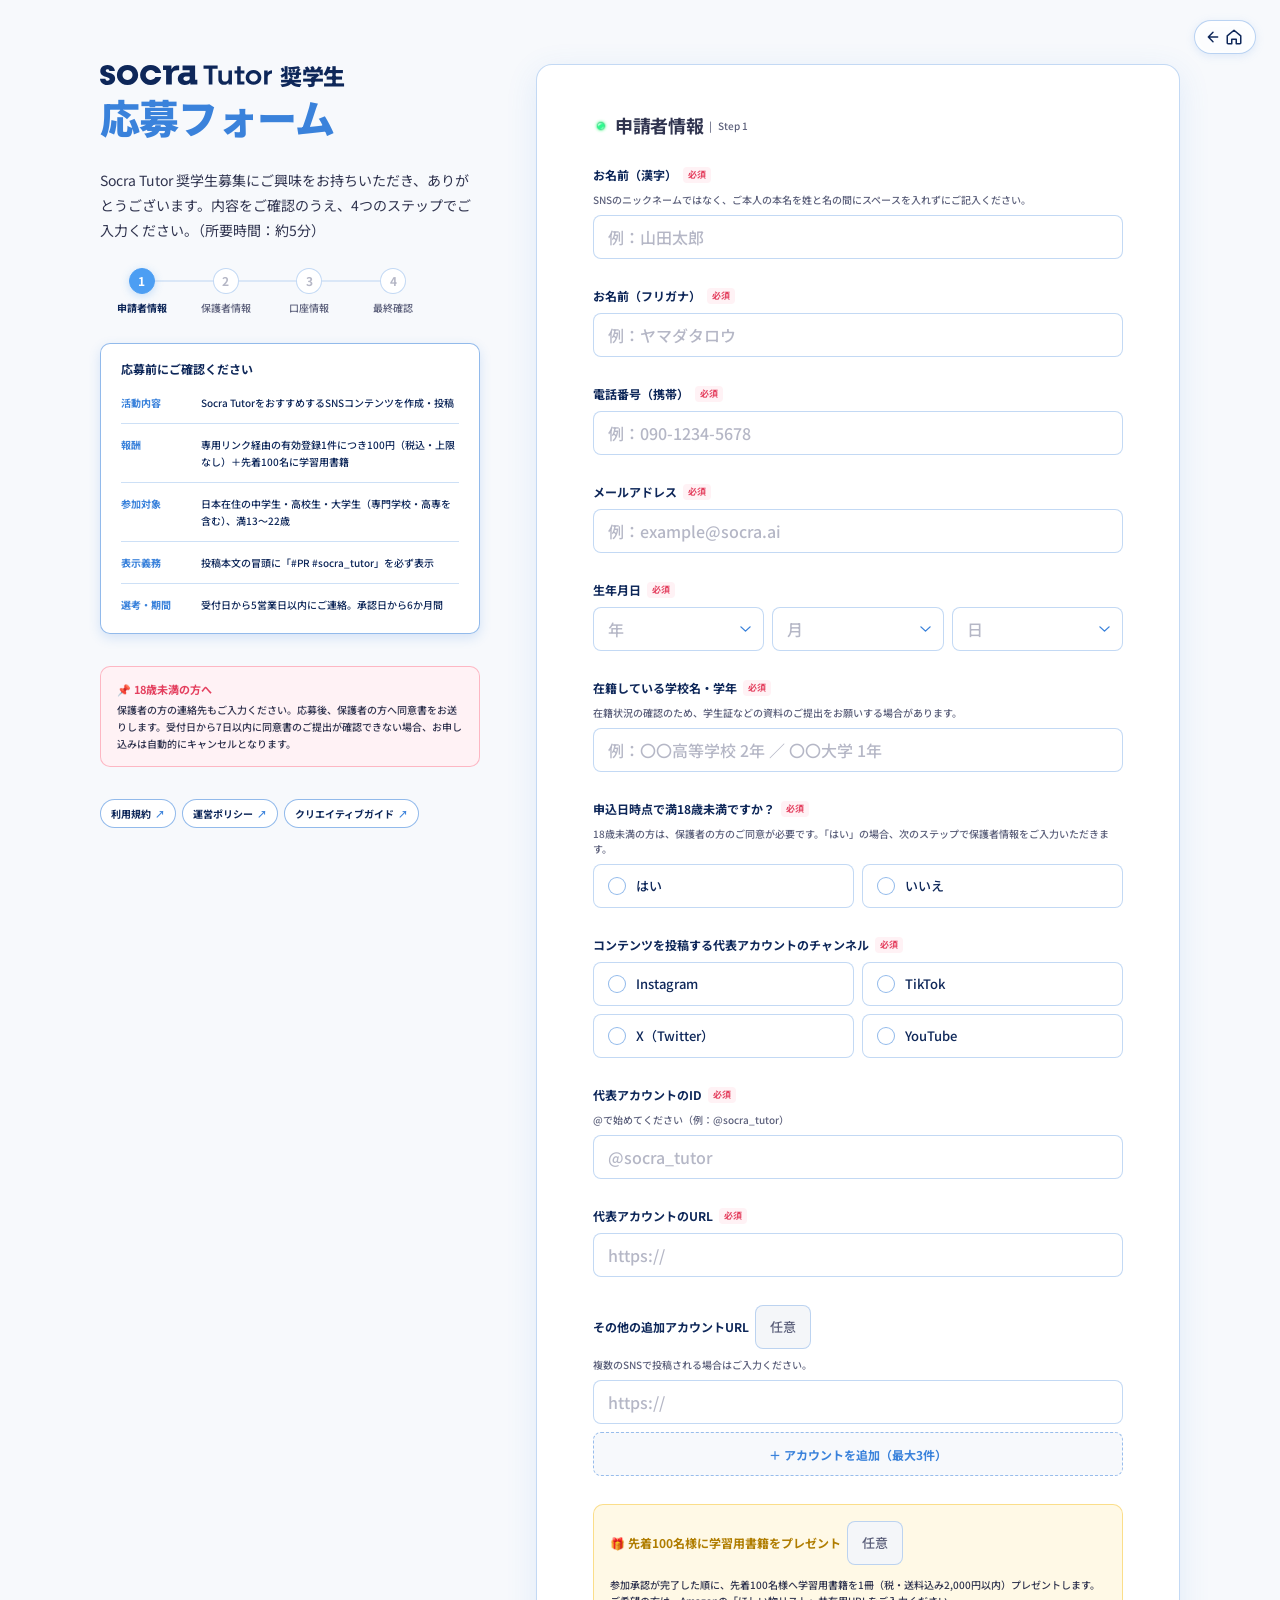
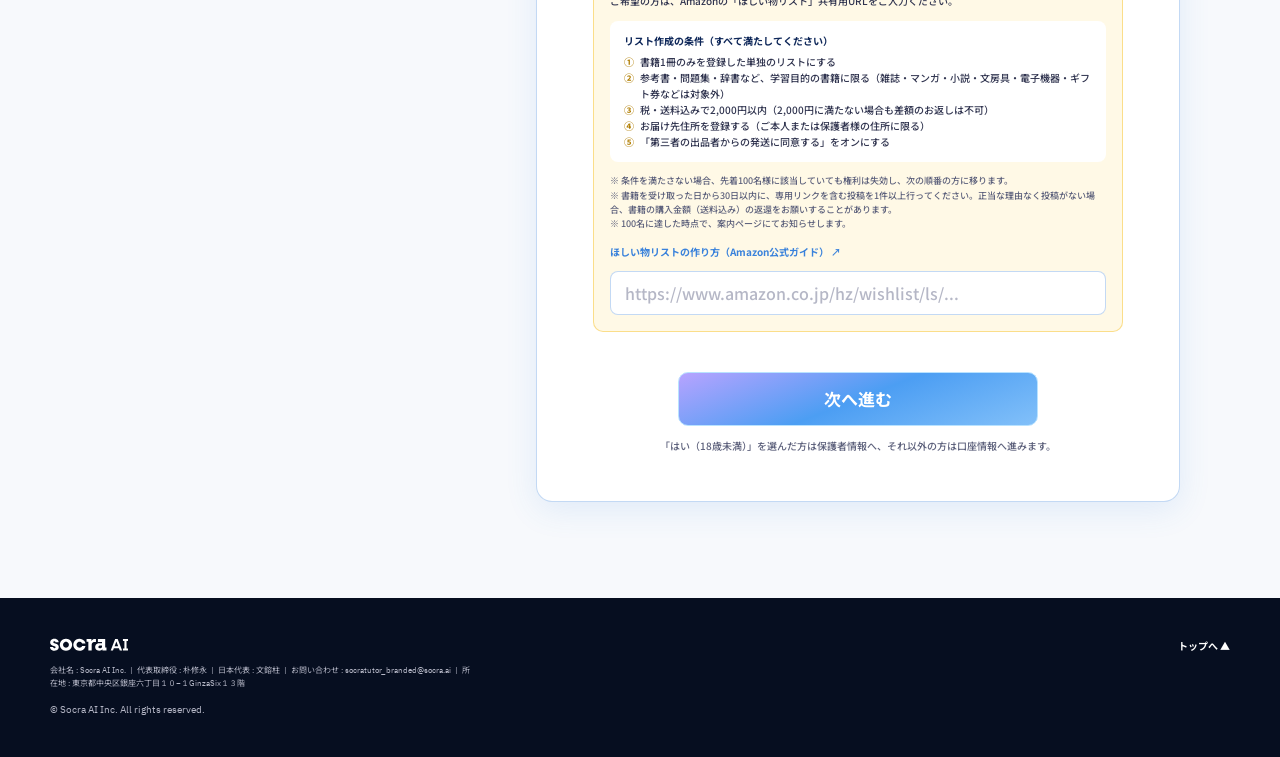
==== apply/index.html @ 50553183 "신청 완료 화면: 가이드 버튼도 socratutor.ai 같은 창에서 이동 Co-Authored-By: Claude Opus 5.5 <noreply@anthropic.com>" ====
<!DOCTYPE html>
<html lang="ja">
<head>
<meta charset="UTF-8">
<meta name="viewport" content="width=device-width, initial-scale=1">
<title>Socra Tutor 奨学生 応募フォーム</title>
<meta name="description" content="Socra Tutor 奨学生の応募フォームです。4つのステップでご入力ください。">
<meta name="robots" content="noindex">
<link rel="preconnect" href="https://fonts.googleapis.com">
<link rel="preconnect" href="https://fonts.gstatic.com" crossorigin>
<link href="https://fonts.googleapis.com/css2?family=Noto+Sans+JP:wght@400;500;700;900&family=IBM+Plex+Sans+KR:wght@400;600&display=swap" rel="stylesheet">
<style>
/* Figma 「Apply JP — Mobile (375)」 / 「Apply JP — Desktop (1280)」 기준.
   모바일은 본문 폭 최대 720px·좌우 여백 20px, 960px 이상에서는 좌측 안내 + 우측 폼 카드의 2단 레이아웃 */
:root{
  --blue-50:#eef6ff; --blue-500:#4c9ef3; --blue-550:#3a82db; --blue-700:#0e2759;
  --gray-50:#f4f6f9; --gray-bg:#f7f9fc; --gray-400:#b5b7c6; --gray-700:#5d617c; --gray-800:#464a65; --gray-900:#30344f;
  --red-500:#f95c78; --red-600:#e4405f;
  --line:rgba(58,130,219,.55); --line-soft:rgba(58,130,219,.35); --line-input:rgba(58,130,219,.3);
  --ff:'Noto Sans JP',sans-serif; --ff-plex:'IBM Plex Sans KR','Noto Sans JP',sans-serif;
}
*{box-sizing:border-box;margin:0;padding:0}
html{scroll-behavior:smooth;-webkit-text-size-adjust:100%;text-size-adjust:100%}
body{background:#fff;font-family:var(--ff);color:var(--gray-900);-webkit-font-smoothing:antialiased}
img{display:block;max-width:100%}
a{color:inherit;text-decoration:none}
button{font:inherit;color:inherit;background:none;border:0;cursor:pointer}
ul,ol{list-style:none}
b,strong{font-weight:700}
[hidden]{display:none!important}

.wrap{max-width:720px;margin:0 auto}
.stack{display:flex;flex-direction:column}

/* ---------- 공통 (가이드 페이지와 동일) ---------- */
.sec-head{display:flex;align-items:center;gap:6px}
.sec-head img{width:16px;height:16px;flex:none}
.sec-head h2{font-size:18px;font-weight:700;line-height:1.4;letter-spacing:-.02em;color:var(--gray-900)}
.sec-head span{font-size:10px;font-weight:500;line-height:1.5;color:var(--gray-700);white-space:pre}
.callout{display:flex;flex-direction:column;gap:4px;padding:14px 16px;border-radius:10px;background:var(--gray-50)}
.callout .t{font-size:11px;font-weight:700;line-height:1.5;color:var(--blue-550)}
.callout .b{font-size:10px;font-weight:500;line-height:1.7;color:var(--gray-900)}
.callout.hl{background:var(--blue-50);border:.5px solid rgba(58,130,219,.4)}
.callout.warn{background:#fff2f5;border:.5px solid rgba(249,92,120,.4)}
.callout.warn .t{color:var(--red-600)}
.card{display:flex;flex-direction:column;gap:4px;padding:16px 20px;border-radius:10px;background:rgba(255,255,255,.9);border:.5px solid var(--line);box-shadow:0 4px 12px rgba(58,130,219,.18)}
.card > h4{font-size:12px;font-weight:700;line-height:1.5;color:var(--blue-700)}
.kv{display:flex;gap:12px;align-items:flex-start;padding:12px 0;border-bottom:.5px solid rgba(58,130,219,.25);font-size:10px;line-height:1.7}
.kv:last-child{border-bottom:0;padding-bottom:4px}
.kv dt{flex:none;width:68px;font-weight:700;color:var(--blue-550)}
.kv dd{flex:1;min-width:0;font-weight:500;color:var(--blue-700);overflow-wrap:anywhere;white-space:pre-line}
.pills{display:flex;flex-wrap:wrap;gap:6px}
.pills a{display:flex;gap:4px;align-items:center;padding:6px 10px;border-radius:99px;background:#fff;border:.5px solid var(--line);font-size:10px;font-weight:700;line-height:1.5;color:var(--blue-700)}
.pills a i{font-style:normal;color:var(--blue-550)}
.pills a:hover{border-color:var(--blue-550)}

/* ---------- Hero ---------- */
.hero{position:relative;padding:55px 20px 28px}
.home-btn{position:absolute;top:16px;right:16px;z-index:2;display:flex;align-items:center;gap:4px;padding:7px 12px 7px 10px;border-radius:99px;background:rgba(255,255,255,.9);border:.5px solid var(--line-soft);filter:drop-shadow(0 2px 4px rgba(58,130,219,.15))}
.home-btn img{width:16px;height:16px}
.home-btn img + img{width:18px;height:18px}
.title-row{display:flex;align-items:center;gap:8px}
.title-row img{width:172px;height:20px}
.title-row span{font-size:22px;font-weight:900;line-height:1;letter-spacing:-.02em;color:var(--blue-700)}
.hero h1{margin-top:4px;font-size:28px;font-weight:900;line-height:1.35;letter-spacing:-.02em;color:var(--blue-550)}
.hero .lead{margin-top:24px;font-size:13px;font-weight:400;line-height:1.75;color:var(--gray-900)}

/* ---------- Stepper ---------- */
.stepper{position:relative;display:grid;grid-template-columns:repeat(4,1fr);margin-top:24px;max-width:335px}
.stepper::before,.stepper::after{content:"";position:absolute;top:12px;left:12.5%;height:2px;background:rgba(58,130,219,.15)}
.stepper::before{right:12.5%}
.stepper::after{width:calc(75% * var(--p,0) / 3);background:var(--blue-500);transition:width .3s}
.stepper li{position:relative;z-index:1;display:flex;flex-direction:column;align-items:center;gap:6px;font-size:10px;font-weight:500;line-height:1.5;color:var(--gray-700)}
.stepper .dot{display:flex;align-items:center;justify-content:center;width:26px;height:26px;border-radius:50%;background:#fff;border:1px solid var(--line-input);font-size:12px;font-weight:700;color:var(--gray-400)}
.stepper li.done{color:var(--blue-550)}
.stepper li.done .dot{background:var(--blue-50) url("data:image/svg+xml,%3Csvg xmlns='http://www.w3.org/2000/svg' width='12' height='10' viewBox='0 0 12 10' fill='none' stroke='%234c9ef3' stroke-width='2' stroke-linecap='round' stroke-linejoin='round'%3E%3Cpath d='M1 5l3.5 3.5L11 1'/%3E%3C/svg%3E") center/11px no-repeat;border-color:var(--blue-500);color:transparent}
.stepper li.cur{font-weight:700;color:var(--blue-700)}
.stepper li.cur .dot{background:var(--blue-500);border-color:var(--blue-500);color:#fff;box-shadow:0 2px 8px rgba(76,158,243,.3)}
.stepper li.skip{opacity:.45}

/* ---------- Layout ---------- */
.aside{padding:4px 20px 0;display:flex;flex-direction:column;gap:32px}
.form-area{padding:32px 20px 0}
.panel{display:flex;flex-direction:column;gap:24px}
.panel:focus{outline:none}

/* ---------- Form ---------- */
.field{display:flex;flex-direction:column;gap:8px;border:0;min-width:0}
.label{display:flex;align-items:center;gap:6px;font-size:12px;font-weight:700;line-height:1.5;color:var(--blue-700)}
legend.label{padding:0;margin-bottom:8px}
.badge{flex:none;padding:1px 5px;border-radius:4px;background:#fff2f5;font-size:9px;font-weight:700;line-height:1.5;color:var(--red-600)}
.badge.opt{background:var(--gray-50);color:var(--gray-700)}
.help{font-size:10px;font-weight:500;line-height:1.5;color:var(--gray-700)}
.err{display:none;font-size:10px;font-weight:700;line-height:1.5;color:var(--red-600)}
.field.invalid .err{display:block}
.input,.select{width:100%;height:44px;padding:0 14px;border-radius:8px;border:1px solid var(--line-input);background:#fff;font-family:var(--ff);font-size:16px;font-weight:500;color:var(--blue-700);outline:none;transition:border-color .15s,box-shadow .15s;-webkit-appearance:none;appearance:none}
.input::placeholder{color:var(--gray-400)}
.input:focus,.select:focus{border:1.5px solid var(--blue-500);box-shadow:0 0 0 3px rgba(76,158,243,.18)}
.input:disabled{background:var(--gray-50);border-color:rgba(58,130,219,.15);color:var(--gray-400)}
.field.invalid .input,.field.invalid .select{border-color:var(--red-600);background:#fff9fa}
.select{padding-right:34px;background:#fff url("data:image/svg+xml,%3Csvg xmlns='http://www.w3.org/2000/svg' width='12' height='7' viewBox='0 0 12 7' fill='none' stroke='%233a82db' stroke-width='1.5' stroke-linecap='round' stroke-linejoin='round'%3E%3Cpath d='M1 1l5 5 5-5'/%3E%3C/svg%3E") right 12px center/11px no-repeat;cursor:pointer}
.select:invalid{color:var(--gray-400)}
.row{display:flex;gap:8px}
.row > *{flex:1 1 0;min-width:0}
.grid2{display:grid;grid-template-columns:1fr 1fr;gap:8px}
.opts{display:flex;flex-direction:column;gap:8px}

.opt{position:relative;display:flex;align-items:center;gap:10px;min-height:44px;padding:11px 14px;border-radius:8px;border:1px solid var(--line-input);background:#fff;font-size:13px;font-weight:500;line-height:1.5;color:var(--blue-700);cursor:pointer;transition:background .15s,border-color .15s}
.opt input{position:absolute;opacity:0;pointer-events:none}
.opt i{flex:none;position:relative;width:18px;height:18px;border-radius:50%;background:#fff;border:1px solid var(--line)}
.opt.check i{border-radius:4px}
.opt:hover{border-color:var(--blue-500)}
.opt:has(input:checked){background:var(--blue-50);border-color:var(--blue-500);font-weight:700}
.opt:has(input:checked) i{border:1.5px solid var(--blue-500)}
.opt:has(input:checked) i::after{content:"";position:absolute;inset:3.5px;border-radius:50%;background:var(--blue-500)}
.opt.check:has(input:checked) i{background:var(--blue-500) url("data:image/svg+xml,%3Csvg xmlns='http://www.w3.org/2000/svg' width='12' height='10' viewBox='0 0 12 10' fill='none' stroke='white' stroke-width='2' stroke-linecap='round' stroke-linejoin='round'%3E%3Cpath d='M1 5l3.5 3.5L11 1'/%3E%3C/svg%3E") center/11px no-repeat;border-color:var(--blue-500)}
.opt.check:has(input:checked) i::after{display:none}
.opt:has(input:focus-visible){box-shadow:0 0 0 3px rgba(76,158,243,.25)}
.field.invalid .opt{border-color:rgba(228,64,95,.6)}

.add-btn{display:flex;align-items:center;justify-content:center;height:44px;border-radius:8px;border:1px dashed rgba(58,130,219,.5);background:var(--gray-bg);font-size:12px;font-weight:700;color:var(--blue-550)}
.add-btn:hover{background:var(--blue-50)}
.link{align-self:flex-start;font-size:10px;font-weight:700;line-height:1.5;color:var(--blue-550)}
.link:hover{text-decoration:underline}

.book{display:flex;flex-direction:column;gap:12px;padding:16px;border-radius:10px;background:#fff9e6;border:1px solid rgba(245,180,0,.4)}
.book .label{color:#b07d00}
.book .desc{font-size:10px;font-weight:500;line-height:1.6;color:var(--gray-900)}
.conds{display:flex;flex-direction:column;gap:6px;padding:12px 14px;border-radius:8px;background:#fff}
.conds h5{font-size:10px;font-weight:700;line-height:1.5;color:var(--blue-700)}
.conds li{display:flex;gap:6px;font-size:10px;font-weight:500;line-height:1.6;color:var(--gray-900)}
.conds li b{flex:none;color:#b07d00}
.book .notes{font-size:9px;font-weight:500;line-height:1.6;color:var(--gray-700)}

.box{display:flex;flex-direction:column;gap:20px;padding:20px 16px;border-radius:10px;background:rgba(255,255,255,.9);border:.5px solid var(--line);box-shadow:0 4px 12px rgba(58,130,219,.18)}
.box-head{display:flex;flex-direction:column;gap:4px}
.box-head .label{font-size:13px}

.summary .head{display:flex;align-items:center;justify-content:space-between;gap:8px}
.summary .head button{font-size:10px;font-weight:700;color:var(--blue-550)}
.privacy{height:200px;overflow-y:auto;display:flex;flex-direction:column;gap:10px;padding:14px;border-radius:8px;background:var(--gray-50);font-size:10px;font-weight:500;line-height:1.65;color:var(--gray-900);white-space:pre-line;-webkit-overflow-scrolling:touch}
.privacy b{color:var(--blue-700)}

/* ---------- Buttons ---------- */
.actions{display:flex;flex-direction:column;align-items:center;gap:12px;padding:40px 20px 56px}
.btn{display:flex;align-items:center;justify-content:center;width:100%;max-width:360px;height:54px;border-radius:10px;font-size:17px;font-weight:700;line-height:1.5;transition:filter .15s,opacity .15s}
.btn.primary{border:1px solid #b8e2ff;background:linear-gradient(158.79deg,#b7a3ff 0%,#4c9ef3 50%,#82c0f9 100%);color:#fff}
.btn.primary:hover{filter:brightness(1.07)}
.btn.primary:disabled{opacity:.6;cursor:wait}
.btn.ghost{height:48px;font-size:14px;border:1px solid var(--line);background:#fff;color:var(--blue-550)}
.btn.ghost:hover{background:var(--blue-50)}
.actions .help{text-align:center}
.form-error{display:none;width:100%;max-width:360px;padding:10px 14px;border-radius:8px;background:#fff2f5;font-size:11px;font-weight:700;line-height:1.6;color:var(--red-600);text-align:center}
.form-error.show{display:block}

/* ---------- Complete ---------- */
.done-card{display:flex;flex-direction:column;align-items:center;gap:14px;padding:28px 20px;border-radius:12px;background:var(--blue-50);border:.5px solid rgba(58,130,219,.4);text-align:center}
.done-card .ic{display:flex;align-items:center;justify-content:center;width:56px;height:56px;border-radius:50%;background:var(--blue-500);box-shadow:0 6px 16px rgba(76,158,243,.35)}
.done-card h3{font-size:18px;font-weight:700;line-height:1.5;color:var(--blue-700)}
.done-card p{font-size:11px;font-weight:500;line-height:1.7;color:var(--gray-900)}
.steps{display:flex;flex-direction:column}
.step{display:flex;gap:12px;align-items:flex-start;padding:14px 0;border-bottom:.5px solid var(--line)}
.pill{flex:none;padding:3px 10px;border-radius:99px;background:var(--blue-500);font-family:var(--ff-plex);font-size:11px;font-weight:600;line-height:1.5;color:#fff;white-space:nowrap}
.step .body{flex:1;min-width:0;display:flex;flex-direction:column;gap:3px}
.step .body h4{font-size:12px;font-weight:700;line-height:1.5;color:var(--blue-700)}
.step .body p{font-size:10px;font-weight:400;line-height:1.7;color:var(--gray-800)}
.part-title{font-size:13px;font-weight:700;line-height:1.5;color:var(--blue-700)}

/* ---------- Footer ---------- */
.footer{background:#060e20;padding:28px 20px 32px}
.footer .wrap{display:flex;justify-content:space-between;align-items:flex-start;gap:56px}
.footer .inner{flex:1;min-width:0;max-width:420px;display:flex;flex-direction:column;gap:12px}
.footer .logo{width:78px;height:14.3px}
.footer p{font-family:var(--ff-plex);font-size:8px;line-height:1.65;color:#b5b7c6;white-space:pre-wrap}
.footer .copy{font-size:10px;line-height:1.5}
.footer .top{flex:none;font-size:10px;font-weight:700;line-height:1.65;color:#fff;white-space:nowrap}

/* ---------- Desktop ---------- */
@media (min-width:960px){
  body{background:var(--gray-bg)}
  .page{display:grid;grid-template-columns:380px minmax(0,1fr);column-gap:56px;align-items:start;max-width:1180px;margin:0 auto;padding:64px 50px 96px}
  .side{grid-column:1;position:sticky;top:32px}
  .hero{padding:0}
  .home-btn{position:fixed;top:20px;right:24px}
  .hero h1{font-size:40px}
  .hero .lead{font-size:14px;line-height:1.8}
  .aside{padding:28px 0 0}
  .main{grid-column:2;padding:48px 56px;border-radius:16px;background:#fff;border:.5px solid var(--line-input);box-shadow:0 8px 32px rgba(58,130,219,.12)}
  .form-area{padding:0}
  .panel{gap:28px}
  .actions{padding:40px 0 0}
  .footer{padding:40px 50px}
  .footer .wrap{max-width:1180px}
}
</style>
</head>
<body>

<a class="home-btn" href="https://socratutor.ai/event/scholarship" target="_top" aria-label="奨学生募集ページに戻る"><img src="/guide/assets/icon-arrow-left.svg" alt=""><img src="/guide/assets/icon-home.svg" alt=""></a>

<div class="page">
  <div class="side">
    <header class="hero" id="top">
      <div class="wrap">
        <div class="title-row"><img src="/guide/assets/logo-tutor.svg" alt="Socra Tutor" width="172" height="20"><span>奨学生</span></div>
        <h1 id="page-title">応募フォーム</h1>
        <p class="lead" id="lead">Socra Tutor 奨学生募集にご興味をお持ちいただき、ありがとうございます。内容をご確認のうえ、4つのステップでご入力ください。（所要時間：約5分）</p>
        <ol class="stepper" id="stepper" aria-label="入力ステップ">
          <li><span class="dot">1</span>申請者情報</li>
          <li><span class="dot">2</span>保護者情報</li>
          <li><span class="dot">3</span>口座情報</li>
          <li><span class="dot">4</span>最終確認</li>
        </ol>
      </div>
    </header>

    <aside class="aside wrap" id="intro">
      <div class="card">
        <h4>応募前にご確認ください</h4>
        <dl>
          <div class="kv"><dt>活動内容</dt><dd>Socra TutorをおすすめするSNSコンテンツを作成・投稿</dd></div>
          <div class="kv"><dt>報酬</dt><dd>専用リンク経由の有効登録1件につき100円（税込・上限なし）＋先着100名に学習用書籍</dd></div>
          <div class="kv"><dt>参加対象</dt><dd>日本在住の中学生・高校生・大学生（専門学校・高専を含む）、満13〜22歳</dd></div>
          <div class="kv"><dt>表示義務</dt><dd>投稿本文の冒頭に「#PR #socra_tutor」を必ず表示</dd></div>
          <div class="kv"><dt>選考・期間</dt><dd>受付日から5営業日以内にご連絡。承認日から6か月間</dd></div>
        </dl>
      </div>
      <div class="callout warn"><p class="t">📌 18歳未満の方へ</p><p class="b">保護者の方の連絡先もご入力ください。応募後、保護者の方へ同意書をお送りします。受付日から7日以内に同意書のご提出が確認できない場合、お申し込みは自動的にキャンセルとなります。</p></div>
      <div class="pills">
        <a href="https://socraai.notion.site/Socra-Tutor-3dd5bc5f630780bb8632d63fe7f3dbab">利用規約 <i>↗</i></a>
        <a href="https://socraai.notion.site/Socra-Tutor-3dd5bc5f63078018b646ddf2f49e90f0">運営ポリシー <i>↗</i></a>
        <a href="https://socratutor.ai/event/scholarship/guide">クリエイティブガイド <i>↗</i></a>
      </div>
    </aside>
  </div>

  <main class="main">
    <form id="apply" novalidate>
      <!-- 봇 차단용 숨김 칸: 사람에게는 보이지 않음 -->
      <input type="text" name="website" tabindex="-1" autocomplete="off" aria-hidden="true" style="position:absolute;left:-9999px;width:1px;height:1px;opacity:0">
      <div class="form-area wrap">

        <!-- ===== Step 1 ===== -->
        <section class="panel" data-step="1" tabindex="-1">
          <div class="sec-head"><img src="/assets/light.png" alt=""><h2>申請者情報</h2><span>|   Step 1</span></div>

          <div class="field" data-v="kanjiName">
            <label class="label" for="name">お名前（漢字）<span class="badge">必須</span></label>
            <p class="help">SNSのニックネームではなく、ご本人の本名を姓と名の間にスペースを入れずにご記入ください。</p>
            <input class="input" id="name" name="name" autocomplete="name" placeholder="例：山田太郎">
            <p class="err">本名を、スペースを入れずにご記入ください。</p>
          </div>
          <div class="field" data-v="kana">
            <label class="label" for="kana">お名前（フリガナ）<span class="badge">必須</span></label>
            <input class="input" id="kana" name="kana" placeholder="例：ヤマダタロウ">
            <p class="err">全角カタカナでご記入ください。</p>
          </div>
          <div class="field" data-v="phone">
            <label class="label" for="phone">電話番号（携帯）<span class="badge">必須</span></label>
            <input class="input" id="phone" name="phone" type="tel" inputmode="tel" autocomplete="tel" placeholder="例：090-1234-5678">
            <p class="err">電話番号の形式が正しくありません。</p>
          </div>
          <div class="field" data-v="email">
            <label class="label" for="email">メールアドレス<span class="badge">必須</span></label>
            <input class="input" id="email" name="email" type="email" inputmode="email" autocomplete="email" placeholder="例：example@socra.ai">
            <p class="err">メールアドレスの形式が正しくありません。</p>
          </div>
          <fieldset class="field" data-v="birth">
            <legend class="label">生年月日<span class="badge">必須</span></legend>
            <div class="row">
              <select class="select" name="by" aria-label="年" required><option value="">年</option></select>
              <select class="select" name="bm" aria-label="月" required><option value="">月</option></select>
              <select class="select" name="bd" aria-label="日" required><option value="">日</option></select>
            </div>
            <p class="err">生年月日を選択してください。</p>
          </fieldset>
          <div class="field" data-v="required">
            <label class="label" for="school">在籍している学校名・学年<span class="badge">必須</span></label>
            <p class="help">在籍状況の確認のため、学生証などの資料のご提出をお願いする場合があります。</p>
            <input class="input" id="school" name="school" placeholder="例：〇〇高等学校 2年 ／ 〇〇大学 1年">
            <p class="err">学校名と学年をご記入ください。</p>
          </div>
          <fieldset class="field" data-v="radio">
            <legend class="label">申込日時点で満18歳未満ですか？<span class="badge">必須</span></legend>
            <p class="help">18歳未満の方は、保護者の方のご同意が必要です。「はい」の場合、次のステップで保護者情報をご入力いただきます。</p>
            <div class="grid2">
              <label class="opt"><input type="radio" name="minor" value="はい"><i></i>はい</label>
              <label class="opt"><input type="radio" name="minor" value="いいえ"><i></i>いいえ</label>
            </div>
            <p class="err">いずれかを選択してください。</p>
          </fieldset>
          <fieldset class="field" data-v="radio">
            <legend class="label">コンテンツを投稿する代表アカウントのチャンネル<span class="badge">必須</span></legend>
            <div class="grid2">
              <label class="opt"><input type="radio" name="channel" value="Instagram"><i></i>Instagram</label>
              <label class="opt"><input type="radio" name="channel" value="TikTok"><i></i>TikTok</label>
              <label class="opt"><input type="radio" name="channel" value="X （Twitter）"><i></i>X（Twitter）</label>
              <label class="opt"><input type="radio" name="channel" value="YouTube"><i></i>YouTube</label>
            </div>
            <p class="err">いずれかを選択してください。</p>
          </fieldset>
          <div class="field" data-v="handle">
            <label class="label" for="handle">代表アカウントのID<span class="badge">必須</span></label>
            <p class="help">@で始めてください（例：@socra_tutor）</p>
            <input class="input" id="handle" name="handle" autocapitalize="off" autocorrect="off" spellcheck="false" placeholder="@socra_tutor">
            <p class="err">@で始まるIDをご記入ください。</p>
          </div>
          <div class="field" data-v="url">
            <label class="label" for="acc-url">代表アカウントのURL<span class="badge">必須</span></label>
            <input class="input" id="acc-url" name="accUrl" type="url" inputmode="url" autocapitalize="off" placeholder="https://">
            <p class="err">https:// から始まるURLをご記入ください。</p>
          </div>
          <div class="field" data-v="urlOpt" id="extra-field">
            <label class="label" for="extra-1">その他の追加アカウントURL<span class="badge opt">任意</span></label>
            <p class="help">複数のSNSで投稿される場合はご入力ください。</p>
            <input class="input" id="extra-1" name="extra1" type="url" inputmode="url" autocapitalize="off" placeholder="https://">
            <input class="input" name="extra2" type="url" inputmode="url" autocapitalize="off" placeholder="https://" aria-label="追加アカウントURL 2" hidden>
            <input class="input" name="extra3" type="url" inputmode="url" autocapitalize="off" placeholder="https://" aria-label="追加アカウントURL 3" hidden>
            <button type="button" class="add-btn" id="add-extra">＋ アカウントを追加（最大3件）</button>
            <p class="err">https:// から始まるURLをご記入ください。</p>
          </div>
          <div class="field book" data-v="wishlist">
            <label class="label" for="wishlist">🎁 先着100名様に学習用書籍をプレゼント<span class="badge opt">任意</span></label>
            <p class="desc">参加承認が完了した順に、先着100名様へ学習用書籍を1冊（税・送料込み2,000円以内）プレゼントします。ご希望の方は、Amazonの「ほしい物リスト」共有用URLをご入力ください。</p>
            <div class="conds">
              <h5>リスト作成の条件（すべて満たしてください）</h5>
              <ol>
                <li><b>①</b>書籍1冊のみを登録した単独のリストにする</li>
                <li><b>②</b>参考書・問題集・辞書など、学習目的の書籍に限る（雑誌・マンガ・小説・文房具・電子機器・ギフト券などは対象外）</li>
                <li><b>③</b>税・送料込みで2,000円以内（2,000円に満たない場合も差額のお返しは不可）</li>
                <li><b>④</b>お届け先住所を登録する（ご本人または保護者様の住所に限る）</li>
                <li><b>⑤</b>「第三者の出品者からの発送に同意する」をオンにする</li>
              </ol>
            </div>
            <p class="notes">※ 条件を満たさない場合、先着100名様に該当していても権利は失効し、次の順番の方に移ります。<br>※ 書籍を受け取った日から30日以内に、専用リンクを含む投稿を1件以上行ってください。正当な理由なく投稿がない場合、書籍の購入金額（送料込み）の返還をお願いすることがあります。<br>※ 100名に達した時点で、案内ページにてお知らせします。</p>
            <a class="link" href="https://www.amazon.co.jp/gp/help/customer/display.html?nodeId=GHCGC7B7SQ222YMD">ほしい物リストの作り方（Amazon公式ガイド） ↗</a>
            <input class="input" id="wishlist" name="wishlist" type="url" inputmode="url" autocapitalize="off" placeholder="https://www.amazon.co.jp/hz/wishlist/ls/...">
            <p class="err">Amazonの「ほしい物リスト」共有用URLをご記入ください。</p>
          </div>
        </section>

        <!-- ===== Step 2 ===== -->
        <section class="panel" data-step="2" tabindex="-1" hidden>
          <div class="sec-head"><img src="/assets/light.png" alt=""><h2>保護者情報</h2><span>|   Step 2</span></div>
          <div class="callout hl"><p class="t">18歳未満の方のみご入力ください</p><p class="b">保護者の方ご本人が同意書を受け取れる連絡先をご入力ください。受付日から7日以内に同意書が確認できない場合、お申し込みは自動的にキャンセルとなります。</p></div>
          <div class="field" data-v="required">
            <label class="label" for="g-name">保護者のお名前（漢字）<span class="badge">必須</span></label>
            <input class="input" id="g-name" name="gName" placeholder="例：山田花子">
            <p class="err">保護者のお名前をご記入ください。</p>
          </div>
          <div class="field" data-v="kana">
            <label class="label" for="g-kana">保護者のお名前（フリガナ）<span class="badge">必須</span></label>
            <input class="input" id="g-kana" name="gKana" placeholder="例：ヤマダハナコ">
            <p class="err">全角カタカナでご記入ください。</p>
          </div>
          <fieldset class="field" data-v="relation">
            <legend class="label">関係<span class="badge">必須</span></legend>
            <div class="row">
              <label class="opt"><input type="radio" name="relation" value="父"><i></i>父</label>
              <label class="opt"><input type="radio" name="relation" value="母"><i></i>母</label>
              <label class="opt"><input type="radio" name="relation" value="other"><i></i>その他</label>
            </div>
            <input class="input" name="relationOther" placeholder="その他を選んだ場合はご記入ください" aria-label="関係（その他）" disabled>
            <p class="err">関係を選択してください。</p>
          </fieldset>
          <div class="field" data-v="phone">
            <label class="label" for="g-phone">保護者の電話番号（携帯）<span class="badge">必須</span></label>
            <input class="input" id="g-phone" name="gPhone" type="tel" inputmode="tel" placeholder="例：090-1234-5678">
            <p class="err">電話番号の形式が正しくありません。</p>
          </div>
          <div class="field" data-v="email">
            <label class="label" for="g-email">保護者のメールアドレス<span class="badge">必須</span></label>
            <p class="help">同意書をこちらのアドレスにお送りします。</p>
            <input class="input" id="g-email" name="gEmail" type="email" inputmode="email" placeholder="例：parent@example.com">
            <p class="err">メールアドレスの形式が正しくありません。</p>
          </div>
        </section>

        <!-- ===== Step 3 ===== -->
        <section class="panel" data-step="3" tabindex="-1" hidden>
          <div class="sec-head"><img src="/assets/light.png" alt=""><h2>事業者情報・口座情報</h2><span>|   Step 3</span></div>
          <div class="callout"><p class="t">📌 個人事業主・法人に該当しない方</p><p class="b">以下の質問はすべて「いいえ」を選択し、口座情報のみ正しくご記入ください。報酬のお振込みに必要な情報です。</p></div>
          <fieldset class="field" data-v="invoice">
            <legend class="label">インボイス発行事業者として登録されていますか？<span class="badge">必須</span></legend>
            <div class="opts">
              <label class="opt"><input type="radio" name="invoice" value="はい（登録番号：T ）"><i></i>はい（登録番号を入力）</label>
              <label class="opt"><input type="radio" name="invoice" value="いいえ"><i></i>いいえ</label>
              <label class="opt"><input type="radio" name="invoice" value="わからない"><i></i>わからない</label>
            </div>
            <input class="input" name="invoiceNo" inputmode="numeric" placeholder="T＋13桁の登録番号" aria-label="インボイス登録番号" disabled>
            <p class="err">いずれかを選択し、「はい」の場合は登録番号（T＋13桁）をご記入ください。</p>
          </fieldset>
          <fieldset class="field" data-v="radio">
            <legend class="label">個人事業主として開業届を提出していますか？<span class="badge">必須</span></legend>
            <div class="opts">
              <label class="opt"><input type="radio" name="sole" value="はい"><i></i>はい</label>
              <label class="opt"><input type="radio" name="sole" value="いいえ（個人として活動しています）"><i></i>いいえ（個人として活動しています）</label>
            </div>
            <p class="err">いずれかを選択してください。</p>
          </fieldset>
          <fieldset class="field" data-v="radio">
            <legend class="label">法人として活動されていますか？<span class="badge">必須</span></legend>
            <p class="help">法人名義でのご契約になる場合は「はい」を選択してください。</p>
            <div class="grid2">
              <label class="opt"><input type="radio" name="corp" value="はい（下記の項目に法人名を必ずご記入ください）"><i></i>はい</label>
              <label class="opt"><input type="radio" name="corp" value="いいえ"><i></i>いいえ</label>
            </div>
            <p class="err">いずれかを選択してください。</p>
          </fieldset>
          <div class="field" data-v="corpName">
            <label class="label" for="corp-name">法人名<span class="badge opt" id="corp-badge">任意</span></label>
            <p class="help">「はい」を選択した場合は必ずご記入ください。</p>
            <input class="input" id="corp-name" name="corpName" placeholder="例：株式会社〇〇" disabled>
            <p class="err">法人名をご記入ください。</p>
          </div>

          <div class="box">
            <div class="box-head">
              <p class="label">お振込先口座<span class="badge">必須</span></p>
              <p class="help">日本国内の銀行口座に限ります。ご本人名義の口座をお持ちでない18歳未満の方は、保護者様名義の口座でもお振込み可能です。</p>
            </div>
            <div class="row">
              <div class="field" data-v="digits4">
                <label class="label" for="bank">銀行コード</label>
                <input class="input" id="bank" name="bank" inputmode="numeric" maxlength="4" placeholder="0001">
                <p class="err">4桁の数字</p>
              </div>
              <div class="field" data-v="digits3">
                <label class="label" for="branch">支店コード</label>
                <input class="input" id="branch" name="branch" inputmode="numeric" maxlength="3" placeholder="001">
                <p class="err">3桁の数字</p>
              </div>
            </div>
            <a class="link" href="https://zengin.ajtw.net/">銀行・支店コードを調べる ↗</a>
            <fieldset class="field" data-v="radio">
              <legend class="label">口座種別</legend>
              <div class="grid2">
                <label class="opt"><input type="radio" name="accType" value="普通"><i></i>普通</label>
                <label class="opt"><input type="radio" name="accType" value="当座"><i></i>当座</label>
              </div>
              <p class="err">いずれかを選択してください。</p>
            </fieldset>
            <div class="field" data-v="accNo">
              <label class="label" for="acc-no">口座番号</label>
              <input class="input" id="acc-no" name="accNo" inputmode="numeric" maxlength="8" placeholder="例：1234567">
              <p class="err">口座番号（数字7桁）をご記入ください。</p>
            </div>
            <div class="field" data-v="kanaHolder">
              <label class="label" for="holder">口座名義（カタカナ）</label>
              <p class="help">保護者様名義の口座の場合は、保護者様のお名前（カタカナ）をご記入ください。</p>
              <input class="input" id="holder" name="holder" placeholder="例：ヤマダタロウ">
              <p class="err">全角カタカナでご記入ください。</p>
            </div>
          </div>
        </section>

        <!-- ===== Step 4 ===== -->
        <section class="panel" data-step="4" tabindex="-1" hidden>
          <div class="sec-head"><img src="/assets/light.png" alt=""><h2>最終確認</h2><span>|   Step 4</span></div>
          <div class="card summary">
            <div class="head"><h4 class="part-title" style="font-size:12px">入力内容の確認</h4><button type="button" data-goto="1">修正する ✎</button></div>
            <dl id="summary"></dl>
          </div>
          <fieldset class="field" data-v="check">
            <legend class="label">利用規約・運営ポリシー<span class="badge">必須</span></legend>
            <p class="help">同意いただけない場合は、お申し込みを受け付けることができません。</p>
            <div class="pills">
              <a href="https://socraai.notion.site/Socra-Tutor-3dd5bc5f630780bb8632d63fe7f3dbab">利用規約 <i>↗</i></a>
              <a href="https://socraai.notion.site/Socra-Tutor-3dd5bc5f63078018b646ddf2f49e90f0">運営ポリシー <i>↗</i></a>
            </div>
            <label class="opt check"><input type="checkbox" name="agreeTerms"><i></i>利用規約および運営ポリシーに同意する</label>
            <p class="err">同意いただけない場合は応募できません。</p>
          </fieldset>
          <fieldset class="field" data-v="check">
            <legend class="label">個人情報の取扱い<span class="badge">必須</span></legend>
            <p class="help">外国（韓国・米国）での取扱いを含みます。内容をご確認ください。</p>
            <div class="privacy" tabindex="0" aria-label="個人情報の取扱いについて">
<p><b>■ 利用目的</b>
ご入力いただいた個人情報は、参加資格の審査、専用リンクの発行・管理、有効登録の集計および報酬の算定・お支払い、書籍の購入・配送、お問い合わせへの対応、不正行為の調査・防止、法令に基づく対応のために利用します。</p>
<p><b>■ 保管場所・取扱者</b>
申込情報は、米国のGoogle LLCが提供するGoogle Workspace上で保管・管理します。また、当社（Socra AI Inc.）の大韓民国に所在する拠点において、Socra Tutorのマーケティング担当者など業務上必要な最小限の担当者のみが、アクセス権限を設定したGoogleスプレッドシート上で本情報を取り扱います。</p>
<p><b>■ 外国の個人情報保護制度について</b>
・大韓民国：個人情報の保護に関する一般法（個人情報保護法）および独立した監督機関（個人情報保護委員会）があります。
・米国：連邦レベルの包括的な個人情報保護法はありませんが、分野ごとの連邦法および州法による規制があります。
当社は、これらの制度を把握したうえで、必要かつ適切な安全管理措置を講じます。</p>
<p><b>■ 保存期間</b>
個人情報は、本プログラム終了後6か月以内に消去いたします。ただし、報酬の支払いに関する記録は、税法に基づき7年間保存した後に消去いたします。</p>
            </div>
            <label class="opt check"><input type="checkbox" name="agreePrivacy"><i></i>個人情報の取扱いおよび外国（韓国・米国）での取扱いに同意する</label>
            <p class="err">同意いただけない場合は応募できません。</p>
          </fieldset>
          <fieldset class="field" data-v="check">
            <legend class="label">入力内容の確認<span class="badge">必須</span></legend>
            <p class="help">連絡先・振込先などの誤入力や記入漏れがあると、ご連絡や報酬のお振込みができない場合があります。</p>
            <label class="opt check"><input type="checkbox" name="confirmed"><i></i>入力内容に誤りや記入漏れがないことを確認しました</label>
            <p class="err">送信前に入力内容をご確認ください。</p>
          </fieldset>
        </section>

        <!-- ===== Complete ===== -->
        <section class="panel" data-step="done" tabindex="-1" hidden>
          <div class="done-card">
            <span class="ic"><svg width="24" height="20" viewBox="0 0 24 20" fill="none" stroke="#fff" stroke-width="3.5" stroke-linecap="round" stroke-linejoin="round"><path d="M2 10l8 8L22 2"/></svg></span>
            <h3>お申し込みを受け付けました</h3>
            <p>ご応募ありがとうございます。<br>選考結果は、受付日から5営業日以内にご登録のメールアドレスへご連絡します。</p>
          </div>
          <div class="stack" style="gap:10px">
            <h3 class="part-title">これからの流れ</h3>
            <ol class="steps">
              <li class="step"><span class="pill">STEP 1</span><div class="body"><h4>審査</h4><p>年齢、在学状況、SNSアカウントの運用状況などを確認します。</p></div></li>
              <li class="step"><span class="pill">STEP 2</span><div class="body"><h4>承認 &amp; 専用リンクの発行</h4><p>承認のご連絡と専用リンクの発行をもって参加契約が成立します。参加期間はその日から6か月間です。</p></div></li>
              <li class="step"><span class="pill">STEP 3</span><div class="body"><h4>初投稿</h4><p>投稿本文の冒頭に「#PR #socra_tutor」を必ず表示してください。</p></div></li>
            </ol>
          </div>
          <div class="callout warn" id="done-minor" hidden><p class="t">📌 18歳未満の方へ</p><p class="b">保護者の方へ同意書をお送りします。受付日から7日以内にご提出が確認できない場合、お申し込みは自動的にキャンセルとなります。</p></div>
        </section>
      </div>

      <div class="actions wrap" id="actions">
        <p class="form-error" id="form-error" role="alert"></p>
        <button type="button" class="btn primary" id="next">次へ進む</button>
        <button type="button" class="btn ghost" id="prev" hidden>← 前へ戻る</button>
        <p class="help" id="actions-help">「はい（18歳未満）」を選んだ方は保護者情報へ、それ以外の方は口座情報へ進みます。</p>
      </div>
      <div class="actions wrap" id="done-actions" hidden>
        <a class="btn primary home-link" href="https://socratutor.ai/event/scholarship/guide" target="_top">クリエイティブガイドを見る</a>
        <a class="btn ghost home-link" href="https://socratutor.ai/event/scholarship" target="_top">トップページへ戻る</a>
        <p class="help">お問い合わせ：socratutor_branded@socra.ai</p>
      </div>
    </form>
  </main>
</div>

<footer class="footer">
  <div class="wrap">
    <div class="inner">
      <img class="logo" src="/assets/logo-socra-ai-footer.svg" alt="Socra AI">
      <p>会社名 : Socra AI Inc.  |  代表取締役 : 朴修永  |  日本代表 : 文鎔柱  |  お問い合わせ : socratutor_branded@socra.ai  |  所在地 : 東京都中央区銀座六丁目１０−１GinzaSix１３階</p>
      <p class="copy">© Socra AI Inc. All rights reserved.</p>
    </div>
    <a class="top" href="#" aria-label="ページのトップへ戻る">トップへ ▲</a>
  </div>
</footer>

<script>
// 응답 전송처.
// APPS_SCRIPT_URL이 있으면 Apps Script 웹 앱(→ 「[1] 신청폼」 시트에 직접 기록, 소스: /apps-script/Code.gs)으로 보내고,
// 비어 있으면 기존 구글폼(→ 같은 시트에 폼 응답으로 기록)으로 보낸다.
const APPS_SCRIPT_URL = 'https://script.google.com/macros/s/AKfycbwVDZ3EPZfbujW6Uawo9wUmuLfx8zMej96ZW2A6FITZRh3LHr_qZKtK5w7Ml0kiVTqK/exec';
const FORM_URL = 'https://docs.google.com/forms/d/e/1FAIpQLSdallSjr5LQIkqC5UYKGB2N6xy2TIigE4t9V5OXBa1d-0Lgaw/formResponse';
const E = {
  name:'entry.508503008', kana:'entry.260983513', phone:'entry.1071337484', email:'entry.1684673691',
  birth:'entry.1441340631', school:'entry.1626929120', minor:'entry.1062402026', channel:'entry.377778300',
  handle:'entry.791644168', accUrl:'entry.1764580691', extra:['entry.1009777205','entry.17716446','entry.958838483'],
  wishlist:'entry.1195559783',
  gName:'entry.1287684016', gKana:'entry.511932259', relation:'entry.628360906', gPhone:'entry.1408732157', gEmail:'entry.1195883775',
  invoice:'entry.592442741', sole:'entry.1088444756', corp:'entry.1304239059', corpName:'entry.1900700309', bank:'entry.2125426749',
  agreeTerms:'entry.488246977', agreePrivacy:'entry.1361773006', confirmed:'entry.2033205460'
};
const DRAFT_KEY = 'socra-apply-draft';

const form = document.getElementById('apply');
const f = form.elements;
const panels = [...form.querySelectorAll('.panel')];
const stepItems = [...document.querySelectorAll('#stepper li')];
const btnNext = document.getElementById('next'), btnPrev = document.getElementById('prev');
const errBox = document.getElementById('form-error');
const val = n => (f[n].value || '').trim();
const radio = n => { const el = form.querySelector(`input[name="${n}"]:checked`); return el ? el.value : ''; };
const isMinor = () => radio('minor') === 'はい';
let step = 1;

// ---------- 생년월일 선택지 ----------
(() => {
  const y = new Date().getFullYear();
  for (let i = y - 12; i >= y - 23; i--) f.by.add(new Option(i + '年', i));
  for (let i = 1; i <= 12; i++) f.bm.add(new Option(i + '月', i));
  for (let i = 1; i <= 31; i++) f.bd.add(new Option(i + '日', i));
})();

// ---------- 검증 ----------
const KATA = /^[ァ-ヶー　 ・]+$/;
const rules = {
  required: el => val(el) !== '',
  kanjiName: el => val(el) !== '' && !/\s/.test(f[el].value.trim()),
  kana: el => KATA.test(val(el)),
  phone: el => /^0\d{1,4}-?\d{1,4}-?\d{3,4}$/.test(val(el).replace(/[－ー]/g, '-')),
  email: el => /^[^\s@]+@[^\s@]+\.[^\s@]+$/.test(val(el)),
  handle: el => /^@[\w.]{1,}$/.test(val(el)),
  url: el => /^https?:\/\/\S+$/.test(val(el)),
};
function check(field) {
  const type = field.dataset.v;
  const input = field.querySelector('input:not([type=radio]):not([type=checkbox]):not([hidden]), select');
  const name = input && input.name;
  let ok = true;
  switch (type) {
    case 'birth': {
      const y = +f.by.value, m = +f.bm.value, d = +f.bd.value;
      ok = !!(y && m && d) && new Date(y, m - 1, d).getDate() === d; break;
    }
    case 'radio': ok = !!field.querySelector('input[type=radio]:checked'); break;
    case 'check': ok = field.querySelector('input[type=checkbox]').checked; break;
    case 'relation': ok = !!radio('relation') && (radio('relation') !== 'other' || val('relationOther') !== ''); break;
    case 'invoice': ok = !!radio('invoice') && (!radio('invoice').startsWith('はい') || /^T?\d{13}$/.test(val('invoiceNo').replace(/[\s-]/g, ''))); break;
    case 'corpName': ok = !radio('corp').startsWith('はい') || val('corpName') !== ''; break;
    case 'urlOpt': ok = ['extra1','extra2','extra3'].every(n => val(n) === '' || rules.url(n)); break;
    case 'wishlist': ok = val('wishlist') === '' || /^https:\/\/(www\.)?(amazon\.co\.jp|amzn\.(asia|to))\/\S+$/.test(val('wishlist')); break;
    case 'digits4': ok = /^\d{4}$/.test(val(name)); break;
    case 'digits3': ok = /^\d{3}$/.test(val(name)); break;
    case 'accNo': ok = /^\d{7,8}$/.test(val(name)); break;
    case 'kanaHolder': ok = KATA.test(val(name)); break;
    default: ok = rules[type] ? rules[type](name) : true;
  }
  field.classList.toggle('invalid', !ok);
  return ok;
}
function validatePanel(n) {
  const fields = [...panels[n - 1].querySelectorAll('.field[data-v]')];
  const bad = fields.filter(fl => !check(fl));
  if (bad.length) {
    bad[0].scrollIntoView({ behavior: 'smooth', block: 'center' });
    const t = bad[0].querySelector('input:not([disabled]):not([hidden]), select');
    if (t) setTimeout(() => t.focus({ preventScroll: true }), 300);
  }
  return !bad.length;
}
// 입력하면 에러 표시를 바로 갱신 (이미 에러가 난 필드만)
form.addEventListener('input', e => { const fl = e.target.closest('.field.invalid'); if (fl) check(fl); });
form.addEventListener('change', e => { const fl = e.target.closest('.field.invalid'); if (fl) check(fl); saveDraft(); });

// ---------- 조건부 입력칸 ----------
function syncConditional() {
  f.relationOther.disabled = radio('relation') !== 'other';
  f.invoiceNo.disabled = !radio('invoice').startsWith('はい');
  const corp = radio('corp').startsWith('はい');
  f.corpName.disabled = !corp;
  const b = document.getElementById('corp-badge');
  b.textContent = corp ? '必須' : '任意'; b.classList.toggle('opt', !corp);
  stepItems[1].classList.toggle('skip', radio('minor') === 'いいえ');
}
form.addEventListener('change', syncConditional);

document.getElementById('add-extra').addEventListener('click', e => {
  const next = [f.extra2, f.extra3].find(i => i.hidden);
  if (next) { next.hidden = false; next.focus(); }
  if (!f.extra3.hidden) e.currentTarget.hidden = true;
});

// ---------- 스텝 이동 ----------
function show(n) {
  step = n;
  panels.forEach(p => { p.hidden = p.dataset.step !== String(n); });
  const done = n === 'done';
  stepItems.forEach((li, i) => {
    li.classList.toggle('done', (done || i + 1 < n) && !li.classList.contains('skip'));
    li.classList.toggle('cur', i + 1 === n);
  });
  document.getElementById('stepper').style.setProperty('--p', done ? 3 : n - 1);
  document.getElementById('stepper').hidden = done;
  document.getElementById('intro').hidden = n !== 1;
  document.getElementById('lead').hidden = n !== 1;
  document.getElementById('page-title').textContent = done ? '応募完了' : '応募フォーム';
  document.getElementById('actions').hidden = done;
  document.getElementById('done-actions').hidden = !done;
  btnPrev.hidden = n === 1 || done;
  btnNext.textContent = n === 4 ? 'この内容で応募する' : '次へ進む';
  document.getElementById('actions-help').hidden = n !== 1;
  errBox.classList.remove('show');
  if (n === 4) renderSummary();
  window.scrollTo(0, 0);
  const panel = panels.find(p => !p.hidden); if (panel) panel.focus({ preventScroll: true });
}
btnNext.addEventListener('click', () => {
  if (!validatePanel(step)) return;
  if (step === 4) return submit();
  show(step === 1 && !isMinor() ? 3 : step + 1);
});
btnPrev.addEventListener('click', () => show(step === 3 && !isMinor() ? 1 : step - 1));
form.querySelector('[data-goto="1"]').addEventListener('click', () => show(1));

// ---------- 최종 확인 요약 ----------
function renderSummary() {
  const esc = s => s.replace(/[&<>"]/g, c => ({ '&':'&amp;', '<':'&lt;', '>':'&gt;', '"':'&quot;' }[c]));
  const rows = [
    ['お名前', `${val('name')}（${val('kana')}）`],
    ['電話番号', val('phone')],
    ['メール', val('email')],
    ['生年月日', `${f.by.value}年${f.bm.value}月${f.bd.value}日`],
    ['学校・学年', val('school')],
    ['代表アカウント', `${radio('channel').replace(' （', '（')} ／ ${val('handle')}\n${val('accUrl')}`],
  ];
  const extras = ['extra1','extra2','extra3'].map(val).filter(Boolean);
  if (extras.length) rows.push(['追加アカウント', extras.join('\n')]);
  if (val('wishlist')) rows.push(['ほしい物リスト', val('wishlist')]);
  if (isMinor()) rows.push(['保護者', `${val('gName')}（${radio('relation') === 'other' ? val('relationOther') : radio('relation')}）\n${val('gPhone')} ／ ${val('gEmail')}`]);
  if (radio('corp').startsWith('はい')) rows.push(['法人名', val('corpName')]);
  rows.push(['振込先', bankText()]);
  document.getElementById('summary').innerHTML = rows.map(([k, v]) => `<div class="kv"><dt>${k}</dt><dd>${esc(v)}</dd></div>`).join('');
}
const bankText = () => `${val('bank')} / ${val('branch')} / ${radio('accType')} / ${val('accNo')} / ${val('holder')}`;

// ---------- 전송 ----------
const collect = () => ({
  name: val('name'), kana: val('kana'), phone: val('phone'), email: val('email'),
  birth: `${f.by.value}-${f.bm.value}-${f.bd.value}`,
  school: val('school'), minor: radio('minor'), channel: radio('channel'),
  handle: val('handle'), accUrl: val('accUrl'),
  extras: ['extra1','extra2','extra3'].map(val).filter(Boolean),
  wishlist: val('wishlist'),
  gName: isMinor() ? val('gName') : '', gKana: isMinor() ? val('gKana') : '',
  relation: !isMinor() ? '' : radio('relation') === 'other' ? val('relationOther') : radio('relation'),
  gPhone: isMinor() ? val('gPhone') : '', gEmail: isMinor() ? val('gEmail') : '',
  invoice: radio('invoice'),
  invoiceNo: radio('invoice').startsWith('はい') ? 'T' + val('invoiceNo').replace(/^T/i, '').replace(/[\s-]/g, '') : '',
  sole: radio('sole'), corp: radio('corp'),
  corpName: radio('corp').startsWith('はい') ? val('corpName') : '',
  bank: val('bank'), branch: val('branch'), accType: radio('accType'), accNo: val('accNo'), holder: val('holder'),
  agreeTerms: f.agreeTerms.checked, agreePrivacy: f.agreePrivacy.checked, confirmed: f.confirmed.checked,
  website: val('website'),
});
async function sendToAppsScript() {
  // text/plain으로 보내야 CORS 사전 요청(preflight) 없이 전송되고, 응답(JSON)도 읽을 수 있다
  const r = await fetch(APPS_SCRIPT_URL, { method: 'POST', headers: { 'Content-Type': 'text/plain;charset=utf-8' }, body: JSON.stringify(collect()) });
  const res = await r.json();
  if (!res.ok) throw new Error(res.error + (res.fields ? ':' + res.fields.join(',') : ''));
}
async function sendToGoogleForm() {
  const p = new URLSearchParams();
  const put = (k, v) => { if (v) p.append(k, v); };
  put(E.name, val('name')); put(E.kana, val('kana')); put(E.phone, val('phone')); put(E.email, val('email'));
  put(E.birth + '_year', f.by.value); put(E.birth + '_month', f.bm.value); put(E.birth + '_day', f.bd.value);
  put(E.school, val('school')); put(E.minor, radio('minor')); put(E.channel, radio('channel'));
  put(E.handle, val('handle')); put(E.accUrl, val('accUrl'));
  ['extra1','extra2','extra3'].map(val).filter(Boolean).forEach((u, i) => put(E.extra[i], u));
  put(E.wishlist, val('wishlist'));
  if (isMinor()) {
    put(E.gName, val('gName')); put(E.gKana, val('gKana'));
    if (radio('relation') === 'other') { put(E.relation, '__other_option__'); put(E.relation + '.other_option_response', val('relationOther')); }
    else put(E.relation, radio('relation'));
    put(E.gPhone, val('gPhone')); put(E.gEmail, val('gEmail'));
  }
  put(E.invoice, radio('invoice')); put(E.sole, radio('sole')); put(E.corp, radio('corp'));
  // 구글폼에 인보이스 등록번호 전용 질문이 없어서 法人名 칸에 함께 기록한다
  const inv = radio('invoice').startsWith('はい') ? 'インボイス登録番号：T' + val('invoiceNo').replace(/^T/i, '').replace(/[\s-]/g, '') : '';
  const corpName = radio('corp').startsWith('はい') ? val('corpName') : '';
  put(E.corpName, [corpName, inv].filter(Boolean).join(' ／ '));
  put(E.bank, bankText());
  put(E.agreeTerms, '同意する'); put(E.agreePrivacy, '同意する'); put(E.confirmed, '確認しました');
  p.append('pageHistory', isMinor() ? '0,1,2,3' : '0,2,3');
  // 구글폼은 CORS 응답을 주지 않으므로 no-cors로 보낸다(응답 본문은 읽을 수 없음)
  await fetch(FORM_URL, { method: 'POST', mode: 'no-cors', body: p });
}
async function submit() {
  btnNext.disabled = true; btnNext.textContent = '送信中…';
  try {
    await (APPS_SCRIPT_URL ? sendToAppsScript() : sendToGoogleForm());
    clearDraft();
    document.getElementById('done-minor').hidden = !isMinor();
    show('done');
  } catch (e) {
    errBox.innerHTML = '送信できませんでした。通信環境をご確認のうえ、もう一度お試しください。<br>解決しない場合は socratutor_branded@socra.ai までご連絡ください。';
    errBox.classList.add('show');
    btnNext.textContent = 'この内容で応募する';
  } finally {
    btnNext.disabled = false;
  }
}

// ---------- 임시 저장 (새로고침해도 입력이 남도록, 이 브라우저 탭에서만) ----------
const SKIP = ['agreeTerms','agreePrivacy','confirmed','website'];
function saveDraft() {
  const data = {};
  for (const el of f) {
    if (!el.name || SKIP.includes(el.name)) continue;
    if (el.type === 'radio') { if (el.checked) data[el.name] = el.value; }
    else data[el.name] = el.value;
  }
  try { sessionStorage.setItem(DRAFT_KEY, JSON.stringify(data)); } catch (e) {}
}
function loadDraft() {
  let data; try { data = JSON.parse(sessionStorage.getItem(DRAFT_KEY) || 'null'); } catch (e) {}
  if (!data) return;
  for (const [k, v] of Object.entries(data)) {
    const el = f[k]; if (!el) continue;
    if (el instanceof RadioNodeList) { const r = form.querySelector(`input[name="${k}"][value="${CSS.escape(v)}"]`); if (r) r.checked = true; }
    else el.value = v;
  }
  ['extra2','extra3'].forEach(n => { if (val(n)) f[n].hidden = false; });
  if (!f.extra3.hidden) document.getElementById('add-extra').hidden = true;
}
function clearDraft() { try { sessionStorage.removeItem(DRAFT_KEY); } catch (e) {} }
form.addEventListener('input', saveDraft);

loadDraft();
syncConditional();
show(1);

// ---------- 링크 ----------
document.querySelectorAll('a[href^="http"]').forEach(a => {
  if (a.target === '_top') return;
  if (new URL(a.href).origin !== location.origin) { a.target = '_blank'; a.rel = 'noopener'; }
});
// 홈 버튼은 최상위 창에서 열기. iframe sandbox가 막으면 새 탭으로 연다 (가이드 페이지와 동일)
document.querySelectorAll('.home-btn, .home-link').forEach(btn => btn.addEventListener('click', e => {
  if (window.top === window) return;
  let leaving = false;
  const mark = () => { leaving = true; };
  addEventListener('beforeunload', mark, { once: true });
  addEventListener('pagehide', mark, { once: true });
  const href = e.currentTarget.href;
  setTimeout(() => { if (!leaving) window.open(href, '_blank', 'noopener'); }, 400);
}));
</script>
</body>
</html>
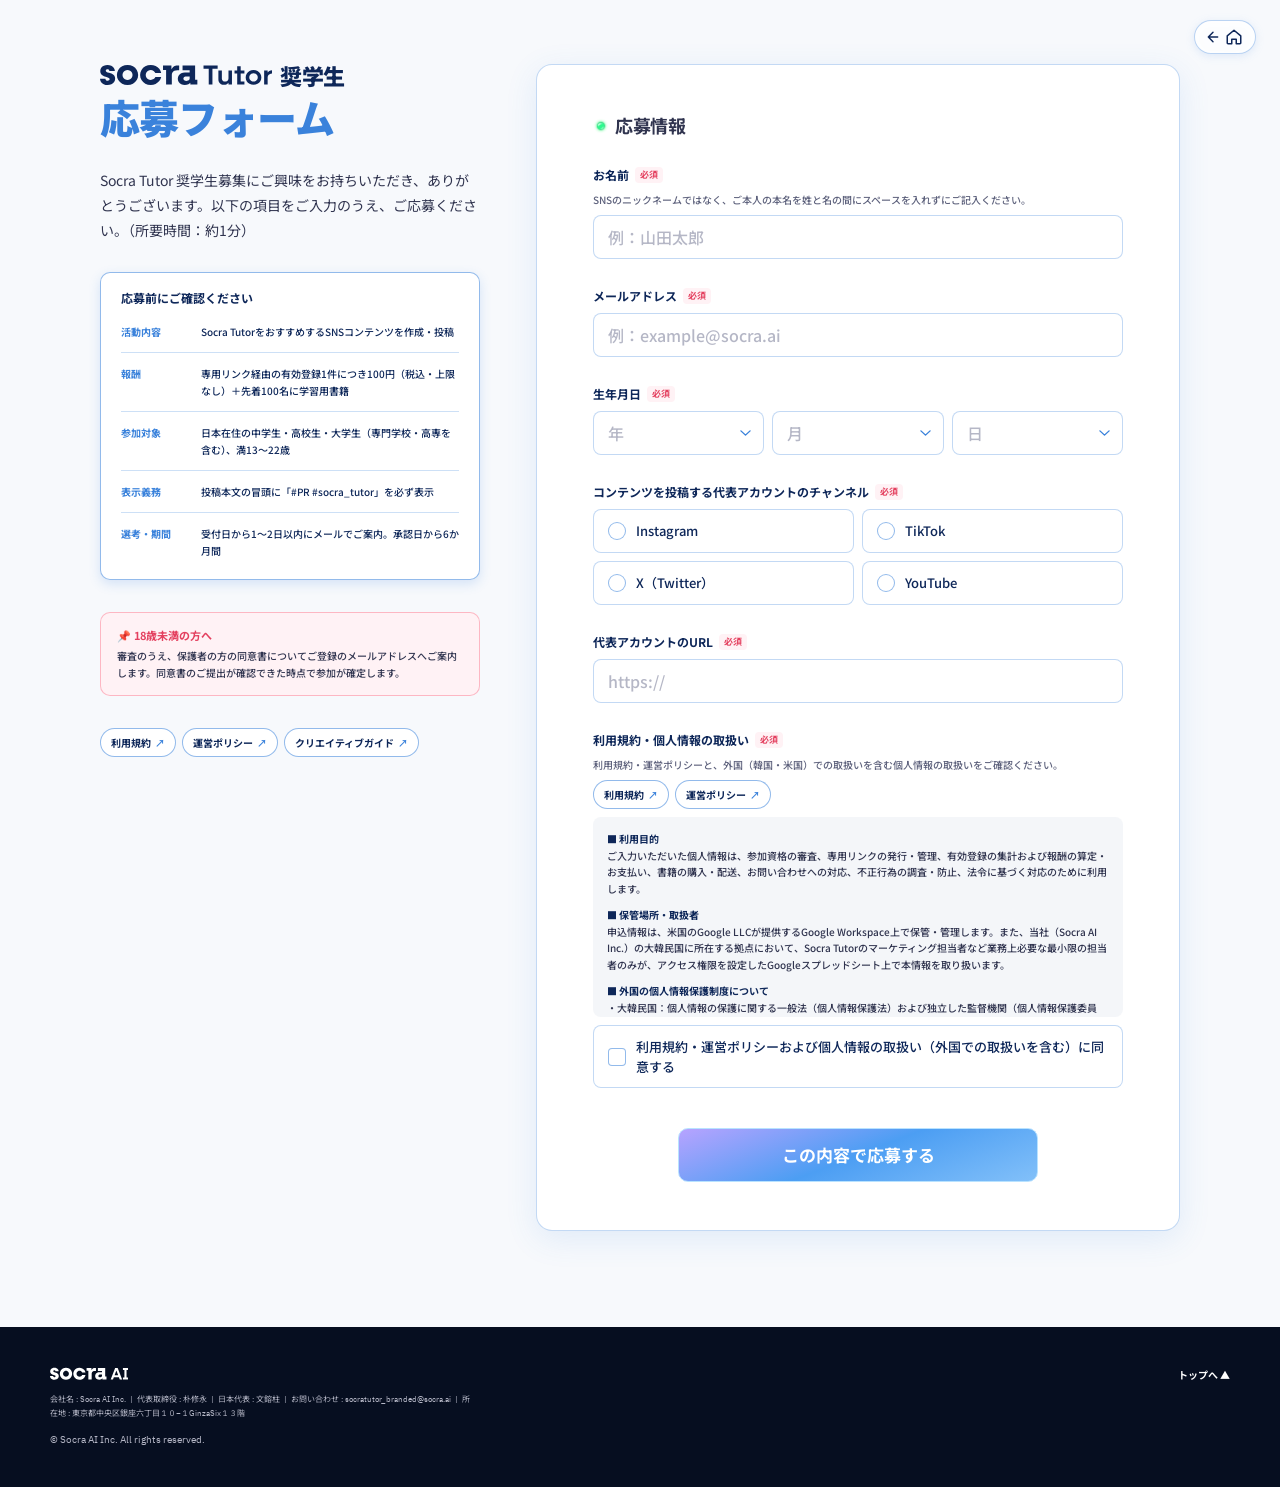
==== commit 5fa40924: "신청 폼 1페이지로 개편 + 접수 완료 팝업 - 신청 항목을 이름·메일·생년월일·대표 채널·계정 URL·약관/개인정보 동의로 축소 (4단계 → 1페이지) - 제출 후 「受付が完了し" ====
--- a/apply/index.html
+++ b/apply/index.html
@@ -4,7 +4,7 @@
 <meta charset="UTF-8">
 <meta name="viewport" content="width=device-width, initial-scale=1">
 <title>Socra Tutor 奨学生 応募フォーム</title>
-<meta name="description" content="Socra Tutor 奨学生の応募フォームです。4つのステップでご入力ください。">
+<meta name="description" content="Socra Tutor 奨学生の応募フォームです。以下の項目をご入力のうえ、ご応募ください（約1分）。">
 <meta name="robots" content="noindex">
 <link rel="preconnect" href="https://fonts.googleapis.com">
 <link rel="preconnect" href="https://fonts.gstatic.com" crossorigin>
@@ -192,6 +192,17 @@
   .footer{padding:40px 50px}
   .footer .wrap{max-width:1180px}
 }
+
+/* ---------- 접수 완료 팝업 ---------- */
+.modal{position:fixed;inset:0;z-index:50;display:flex;align-items:center;justify-content:center;padding:20px;background:rgba(6,14,32,.55);animation:fade .2s ease}
+.modal-card{display:flex;flex-direction:column;align-items:center;gap:14px;width:100%;max-width:315px;padding:32px 24px 24px;border-radius:16px;background:#fff;box-shadow:0 12px 32px rgba(14,39,89,.25);text-align:center;animation:pop .25s ease}
+.modal-card .ic{display:flex;align-items:center;justify-content:center;width:56px;height:56px;border-radius:50%;background:var(--blue-500);box-shadow:0 6px 16px rgba(76,158,243,.35)}
+.modal-card h3{font-size:18px;font-weight:700;line-height:1.5;color:var(--blue-700)}
+.modal-card p{font-size:13px;font-weight:500;line-height:1.7;color:var(--gray-900)}
+.modal-card .btn{margin-top:4px}
+body.modal-open{overflow:hidden}
+@keyframes fade{from{opacity:0}to{opacity:1}}
+@keyframes pop{from{opacity:0;transform:translateY(8px) scale(.98)}to{opacity:1;transform:none}}
 </style>
 </head>
 <body>
@@ -204,13 +215,7 @@
       <div class="wrap">
         <div class="title-row"><img src="/guide/assets/logo-tutor.svg" alt="Socra Tutor" width="172" height="20"><span>奨学生</span></div>
         <h1 id="page-title">応募フォーム</h1>
-        <p class="lead" id="lead">Socra Tutor 奨学生募集にご興味をお持ちいただき、ありがとうございます。内容をご確認のうえ、4つのステップでご入力ください。（所要時間：約5分）</p>
-        <ol class="stepper" id="stepper" aria-label="入力ステップ">
-          <li><span class="dot">1</span>申請者情報</li>
-          <li><span class="dot">2</span>保護者情報</li>
-          <li><span class="dot">3</span>口座情報</li>
-          <li><span class="dot">4</span>最終確認</li>
-        </ol>
+        <p class="lead" id="lead">Socra Tutor 奨学生募集にご興味をお持ちいただき、ありがとうございます。以下の項目をご入力のうえ、ご応募ください。（所要時間：約1分）</p>
       </div>
     </header>
 
@@ -222,10 +227,10 @@
           <div class="kv"><dt>報酬</dt><dd>専用リンク経由の有効登録1件につき100円（税込・上限なし）＋先着100名に学習用書籍</dd></div>
           <div class="kv"><dt>参加対象</dt><dd>日本在住の中学生・高校生・大学生（専門学校・高専を含む）、満13〜22歳</dd></div>
           <div class="kv"><dt>表示義務</dt><dd>投稿本文の冒頭に「#PR #socra_tutor」を必ず表示</dd></div>
-          <div class="kv"><dt>選考・期間</dt><dd>受付日から5営業日以内にご連絡。承認日から6か月間</dd></div>
+          <div class="kv"><dt>選考・期間</dt><dd>受付日から1〜2日以内にメールでご案内。承認日から6か月間</dd></div>
         </dl>
       </div>
-      <div class="callout warn"><p class="t">📌 18歳未満の方へ</p><p class="b">保護者の方の連絡先もご入力ください。応募後、保護者の方へ同意書をお送りします。受付日から7日以内に同意書のご提出が確認できない場合、お申し込みは自動的にキャンセルとなります。</p></div>
+      <div class="callout warn"><p class="t">📌 18歳未満の方へ</p><p class="b">審査のうえ、保護者の方の同意書についてご登録のメールアドレスへご案内します。同意書のご提出が確認できた時点で参加が確定します。</p></div>
       <div class="pills">
         <a href="https://socraai.notion.site/Socra-Tutor-3dd5bc5f630780bb8632d63fe7f3dbab">利用規約 <i>↗</i></a>
         <a href="https://socraai.notion.site/Socra-Tutor-3dd5bc5f63078018b646ddf2f49e90f0">運営ポリシー <i>↗</i></a>
@@ -240,25 +245,15 @@
       <input type="text" name="website" tabindex="-1" autocomplete="off" aria-hidden="true" style="position:absolute;left:-9999px;width:1px;height:1px;opacity:0">
       <div class="form-area wrap">
 
-        <!-- ===== Step 1 ===== -->
+        <!-- ===== 응모 정보 (1페이지) ===== -->
         <section class="panel" data-step="1" tabindex="-1">
-          <div class="sec-head"><img src="/assets/light.png" alt=""><h2>申請者情報</h2><span>|   Step 1</span></div>
+          <div class="sec-head"><img src="/assets/light.png" alt=""><h2>応募情報</h2></div>
 
           <div class="field" data-v="kanjiName">
-            <label class="label" for="name">お名前（漢字）<span class="badge">必須</span></label>
+            <label class="label" for="name">お名前<span class="badge">必須</span></label>
             <p class="help">SNSのニックネームではなく、ご本人の本名を姓と名の間にスペースを入れずにご記入ください。</p>
             <input class="input" id="name" name="name" autocomplete="name" placeholder="例：山田太郎">
             <p class="err">本名を、スペースを入れずにご記入ください。</p>
-          </div>
-          <div class="field" data-v="kana">
-            <label class="label" for="kana">お名前（フリガナ）<span class="badge">必須</span></label>
-            <input class="input" id="kana" name="kana" placeholder="例：ヤマダタロウ">
-            <p class="err">全角カタカナでご記入ください。</p>
-          </div>
-          <div class="field" data-v="phone">
-            <label class="label" for="phone">電話番号（携帯）<span class="badge">必須</span></label>
-            <input class="input" id="phone" name="phone" type="tel" inputmode="tel" autocomplete="tel" placeholder="例：090-1234-5678">
-            <p class="err">電話番号の形式が正しくありません。</p>
           </div>
           <div class="field" data-v="email">
             <label class="label" for="email">メールアドレス<span class="badge">必須</span></label>
@@ -274,21 +269,6 @@
             </div>
             <p class="err">生年月日を選択してください。</p>
           </fieldset>
-          <div class="field" data-v="required">
-            <label class="label" for="school">在籍している学校名・学年<span class="badge">必須</span></label>
-            <p class="help">在籍状況の確認のため、学生証などの資料のご提出をお願いする場合があります。</p>
-            <input class="input" id="school" name="school" placeholder="例：〇〇高等学校 2年 ／ 〇〇大学 1年">
-            <p class="err">学校名と学年をご記入ください。</p>
-          </div>
-          <fieldset class="field" data-v="radio">
-            <legend class="label">申込日時点で満18歳未満ですか？<span class="badge">必須</span></legend>
-            <p class="help">18歳未満の方は、保護者の方のご同意が必要です。「はい」の場合、次のステップで保護者情報をご入力いただきます。</p>
-            <div class="grid2">
-              <label class="opt"><input type="radio" name="minor" value="はい"><i></i>はい</label>
-              <label class="opt"><input type="radio" name="minor" value="いいえ"><i></i>いいえ</label>
-            </div>
-            <p class="err">いずれかを選択してください。</p>
-          </fieldset>
           <fieldset class="field" data-v="radio">
             <legend class="label">コンテンツを投稿する代表アカウントのチャンネル<span class="badge">必須</span></legend>
             <div class="grid2">
@@ -299,181 +279,18 @@
             </div>
             <p class="err">いずれかを選択してください。</p>
           </fieldset>
-          <div class="field" data-v="handle">
-            <label class="label" for="handle">代表アカウントのID<span class="badge">必須</span></label>
-            <p class="help">@で始めてください（例：@socra_tutor）</p>
-            <input class="input" id="handle" name="handle" autocapitalize="off" autocorrect="off" spellcheck="false" placeholder="@socra_tutor">
-            <p class="err">@で始まるIDをご記入ください。</p>
-          </div>
           <div class="field" data-v="url">
             <label class="label" for="acc-url">代表アカウントのURL<span class="badge">必須</span></label>
             <input class="input" id="acc-url" name="accUrl" type="url" inputmode="url" autocapitalize="off" placeholder="https://">
             <p class="err">https:// から始まるURLをご記入ください。</p>
           </div>
-          <div class="field" data-v="urlOpt" id="extra-field">
-            <label class="label" for="extra-1">その他の追加アカウントURL<span class="badge opt">任意</span></label>
-            <p class="help">複数のSNSで投稿される場合はご入力ください。</p>
-            <input class="input" id="extra-1" name="extra1" type="url" inputmode="url" autocapitalize="off" placeholder="https://">
-            <input class="input" name="extra2" type="url" inputmode="url" autocapitalize="off" placeholder="https://" aria-label="追加アカウントURL 2" hidden>
-            <input class="input" name="extra3" type="url" inputmode="url" autocapitalize="off" placeholder="https://" aria-label="追加アカウントURL 3" hidden>
-            <button type="button" class="add-btn" id="add-extra">＋ アカウントを追加（最大3件）</button>
-            <p class="err">https:// から始まるURLをご記入ください。</p>
-          </div>
-          <div class="field book" data-v="wishlist">
-            <label class="label" for="wishlist">🎁 先着100名様に学習用書籍をプレゼント<span class="badge opt">任意</span></label>
-            <p class="desc">参加承認が完了した順に、先着100名様へ学習用書籍を1冊（税・送料込み2,000円以内）プレゼントします。ご希望の方は、Amazonの「ほしい物リスト」共有用URLをご入力ください。</p>
-            <div class="conds">
-              <h5>リスト作成の条件（すべて満たしてください）</h5>
-              <ol>
-                <li><b>①</b>書籍1冊のみを登録した単独のリストにする</li>
-                <li><b>②</b>参考書・問題集・辞書など、学習目的の書籍に限る（雑誌・マンガ・小説・文房具・電子機器・ギフト券などは対象外）</li>
-                <li><b>③</b>税・送料込みで2,000円以内（2,000円に満たない場合も差額のお返しは不可）</li>
-                <li><b>④</b>お届け先住所を登録する（ご本人または保護者様の住所に限る）</li>
-                <li><b>⑤</b>「第三者の出品者からの発送に同意する」をオンにする</li>
-              </ol>
-            </div>
-            <p class="notes">※ 条件を満たさない場合、先着100名様に該当していても権利は失効し、次の順番の方に移ります。<br>※ 書籍を受け取った日から30日以内に、専用リンクを含む投稿を1件以上行ってください。正当な理由なく投稿がない場合、書籍の購入金額（送料込み）の返還をお願いすることがあります。<br>※ 100名に達した時点で、案内ページにてお知らせします。</p>
-            <a class="link" href="https://www.amazon.co.jp/gp/help/customer/display.html?nodeId=GHCGC7B7SQ222YMD">ほしい物リストの作り方（Amazon公式ガイド） ↗</a>
-            <input class="input" id="wishlist" name="wishlist" type="url" inputmode="url" autocapitalize="off" placeholder="https://www.amazon.co.jp/hz/wishlist/ls/...">
-            <p class="err">Amazonの「ほしい物リスト」共有用URLをご記入ください。</p>
-          </div>
-        </section>
-
-        <!-- ===== Step 2 ===== -->
-        <section class="panel" data-step="2" tabindex="-1" hidden>
-          <div class="sec-head"><img src="/assets/light.png" alt=""><h2>保護者情報</h2><span>|   Step 2</span></div>
-          <div class="callout hl"><p class="t">18歳未満の方のみご入力ください</p><p class="b">保護者の方ご本人が同意書を受け取れる連絡先をご入力ください。受付日から7日以内に同意書が確認できない場合、お申し込みは自動的にキャンセルとなります。</p></div>
-          <div class="field" data-v="required">
-            <label class="label" for="g-name">保護者のお名前（漢字）<span class="badge">必須</span></label>
-            <input class="input" id="g-name" name="gName" placeholder="例：山田花子">
-            <p class="err">保護者のお名前をご記入ください。</p>
-          </div>
-          <div class="field" data-v="kana">
-            <label class="label" for="g-kana">保護者のお名前（フリガナ）<span class="badge">必須</span></label>
-            <input class="input" id="g-kana" name="gKana" placeholder="例：ヤマダハナコ">
-            <p class="err">全角カタカナでご記入ください。</p>
-          </div>
-          <fieldset class="field" data-v="relation">
-            <legend class="label">関係<span class="badge">必須</span></legend>
-            <div class="row">
-              <label class="opt"><input type="radio" name="relation" value="父"><i></i>父</label>
-              <label class="opt"><input type="radio" name="relation" value="母"><i></i>母</label>
-              <label class="opt"><input type="radio" name="relation" value="other"><i></i>その他</label>
-            </div>
-            <input class="input" name="relationOther" placeholder="その他を選んだ場合はご記入ください" aria-label="関係（その他）" disabled>
-            <p class="err">関係を選択してください。</p>
-          </fieldset>
-          <div class="field" data-v="phone">
-            <label class="label" for="g-phone">保護者の電話番号（携帯）<span class="badge">必須</span></label>
-            <input class="input" id="g-phone" name="gPhone" type="tel" inputmode="tel" placeholder="例：090-1234-5678">
-            <p class="err">電話番号の形式が正しくありません。</p>
-          </div>
-          <div class="field" data-v="email">
-            <label class="label" for="g-email">保護者のメールアドレス<span class="badge">必須</span></label>
-            <p class="help">同意書をこちらのアドレスにお送りします。</p>
-            <input class="input" id="g-email" name="gEmail" type="email" inputmode="email" placeholder="例：parent@example.com">
-            <p class="err">メールアドレスの形式が正しくありません。</p>
-          </div>
-        </section>
-
-        <!-- ===== Step 3 ===== -->
-        <section class="panel" data-step="3" tabindex="-1" hidden>
-          <div class="sec-head"><img src="/assets/light.png" alt=""><h2>事業者情報・口座情報</h2><span>|   Step 3</span></div>
-          <div class="callout"><p class="t">📌 個人事業主・法人に該当しない方</p><p class="b">以下の質問はすべて「いいえ」を選択し、口座情報のみ正しくご記入ください。報酬のお振込みに必要な情報です。</p></div>
-          <fieldset class="field" data-v="invoice">
-            <legend class="label">インボイス発行事業者として登録されていますか？<span class="badge">必須</span></legend>
-            <div class="opts">
-              <label class="opt"><input type="radio" name="invoice" value="はい（登録番号：T ）"><i></i>はい（登録番号を入力）</label>
-              <label class="opt"><input type="radio" name="invoice" value="いいえ"><i></i>いいえ</label>
-              <label class="opt"><input type="radio" name="invoice" value="わからない"><i></i>わからない</label>
-            </div>
-            <input class="input" name="invoiceNo" inputmode="numeric" placeholder="T＋13桁の登録番号" aria-label="インボイス登録番号" disabled>
-            <p class="err">いずれかを選択し、「はい」の場合は登録番号（T＋13桁）をご記入ください。</p>
-          </fieldset>
-          <fieldset class="field" data-v="radio">
-            <legend class="label">個人事業主として開業届を提出していますか？<span class="badge">必須</span></legend>
-            <div class="opts">
-              <label class="opt"><input type="radio" name="sole" value="はい"><i></i>はい</label>
-              <label class="opt"><input type="radio" name="sole" value="いいえ（個人として活動しています）"><i></i>いいえ（個人として活動しています）</label>
-            </div>
-            <p class="err">いずれかを選択してください。</p>
-          </fieldset>
-          <fieldset class="field" data-v="radio">
-            <legend class="label">法人として活動されていますか？<span class="badge">必須</span></legend>
-            <p class="help">法人名義でのご契約になる場合は「はい」を選択してください。</p>
-            <div class="grid2">
-              <label class="opt"><input type="radio" name="corp" value="はい（下記の項目に法人名を必ずご記入ください）"><i></i>はい</label>
-              <label class="opt"><input type="radio" name="corp" value="いいえ"><i></i>いいえ</label>
-            </div>
-            <p class="err">いずれかを選択してください。</p>
-          </fieldset>
-          <div class="field" data-v="corpName">
-            <label class="label" for="corp-name">法人名<span class="badge opt" id="corp-badge">任意</span></label>
-            <p class="help">「はい」を選択した場合は必ずご記入ください。</p>
-            <input class="input" id="corp-name" name="corpName" placeholder="例：株式会社〇〇" disabled>
-            <p class="err">法人名をご記入ください。</p>
-          </div>
-
-          <div class="box">
-            <div class="box-head">
-              <p class="label">お振込先口座<span class="badge">必須</span></p>
-              <p class="help">日本国内の銀行口座に限ります。ご本人名義の口座をお持ちでない18歳未満の方は、保護者様名義の口座でもお振込み可能です。</p>
-            </div>
-            <div class="row">
-              <div class="field" data-v="digits4">
-                <label class="label" for="bank">銀行コード</label>
-                <input class="input" id="bank" name="bank" inputmode="numeric" maxlength="4" placeholder="0001">
-                <p class="err">4桁の数字</p>
-              </div>
-              <div class="field" data-v="digits3">
-                <label class="label" for="branch">支店コード</label>
-                <input class="input" id="branch" name="branch" inputmode="numeric" maxlength="3" placeholder="001">
-                <p class="err">3桁の数字</p>
-              </div>
-            </div>
-            <a class="link" href="https://zengin.ajtw.net/">銀行・支店コードを調べる ↗</a>
-            <fieldset class="field" data-v="radio">
-              <legend class="label">口座種別</legend>
-              <div class="grid2">
-                <label class="opt"><input type="radio" name="accType" value="普通"><i></i>普通</label>
-                <label class="opt"><input type="radio" name="accType" value="当座"><i></i>当座</label>
-              </div>
-              <p class="err">いずれかを選択してください。</p>
-            </fieldset>
-            <div class="field" data-v="accNo">
-              <label class="label" for="acc-no">口座番号</label>
-              <input class="input" id="acc-no" name="accNo" inputmode="numeric" maxlength="8" placeholder="例：1234567">
-              <p class="err">口座番号（数字7桁）をご記入ください。</p>
-            </div>
-            <div class="field" data-v="kanaHolder">
-              <label class="label" for="holder">口座名義（カタカナ）</label>
-              <p class="help">保護者様名義の口座の場合は、保護者様のお名前（カタカナ）をご記入ください。</p>
-              <input class="input" id="holder" name="holder" placeholder="例：ヤマダタロウ">
-              <p class="err">全角カタカナでご記入ください。</p>
-            </div>
-          </div>
-        </section>
-
-        <!-- ===== Step 4 ===== -->
-        <section class="panel" data-step="4" tabindex="-1" hidden>
-          <div class="sec-head"><img src="/assets/light.png" alt=""><h2>最終確認</h2><span>|   Step 4</span></div>
-          <div class="card summary">
-            <div class="head"><h4 class="part-title" style="font-size:12px">入力内容の確認</h4><button type="button" data-goto="1">修正する ✎</button></div>
-            <dl id="summary"></dl>
-          </div>
           <fieldset class="field" data-v="check">
-            <legend class="label">利用規約・運営ポリシー<span class="badge">必須</span></legend>
-            <p class="help">同意いただけない場合は、お申し込みを受け付けることができません。</p>
+            <legend class="label">利用規約・個人情報の取扱い<span class="badge">必須</span></legend>
+            <p class="help">利用規約・運営ポリシーと、外国（韓国・米国）での取扱いを含む個人情報の取扱いをご確認ください。</p>
             <div class="pills">
               <a href="https://socraai.notion.site/Socra-Tutor-3dd5bc5f630780bb8632d63fe7f3dbab">利用規約 <i>↗</i></a>
               <a href="https://socraai.notion.site/Socra-Tutor-3dd5bc5f63078018b646ddf2f49e90f0">運営ポリシー <i>↗</i></a>
             </div>
-            <label class="opt check"><input type="checkbox" name="agreeTerms"><i></i>利用規約および運営ポリシーに同意する</label>
-            <p class="err">同意いただけない場合は応募できません。</p>
-          </fieldset>
-          <fieldset class="field" data-v="check">
-            <legend class="label">個人情報の取扱い<span class="badge">必須</span></legend>
-            <p class="help">外国（韓国・米国）での取扱いを含みます。内容をご確認ください。</p>
             <div class="privacy" tabindex="0" aria-label="個人情報の取扱いについて">
 <p><b>■ 利用目的</b>
 ご入力いただいた個人情報は、参加資格の審査、専用リンクの発行・管理、有効登録の集計および報酬の算定・お支払い、書籍の購入・配送、お問い合わせへの対応、不正行為の調査・防止、法令に基づく対応のために利用します。</p>
@@ -486,14 +303,8 @@
 <p><b>■ 保存期間</b>
 個人情報は、本プログラム終了後6か月以内に消去いたします。ただし、報酬の支払いに関する記録は、税法に基づき7年間保存した後に消去いたします。</p>
             </div>
-            <label class="opt check"><input type="checkbox" name="agreePrivacy"><i></i>個人情報の取扱いおよび外国（韓国・米国）での取扱いに同意する</label>
+            <label class="opt check"><input type="checkbox" name="agree"><i></i>利用規約・運営ポリシーおよび個人情報の取扱い（外国での取扱いを含む）に同意する</label>
             <p class="err">同意いただけない場合は応募できません。</p>
-          </fieldset>
-          <fieldset class="field" data-v="check">
-            <legend class="label">入力内容の確認<span class="badge">必須</span></legend>
-            <p class="help">連絡先・振込先などの誤入力や記入漏れがあると、ご連絡や報酬のお振込みができない場合があります。</p>
-            <label class="opt check"><input type="checkbox" name="confirmed"><i></i>入力内容に誤りや記入漏れがないことを確認しました</label>
-            <p class="err">送信前に入力内容をご確認ください。</p>
           </fieldset>
         </section>
 
@@ -501,26 +312,23 @@
         <section class="panel" data-step="done" tabindex="-1" hidden>
           <div class="done-card">
             <span class="ic"><svg width="24" height="20" viewBox="0 0 24 20" fill="none" stroke="#fff" stroke-width="3.5" stroke-linecap="round" stroke-linejoin="round"><path d="M2 10l8 8L22 2"/></svg></span>
-            <h3>お申し込みを受け付けました</h3>
-            <p>ご応募ありがとうございます。<br>選考結果は、受付日から5営業日以内にご登録のメールアドレスへご連絡します。</p>
+            <h3>受付が完了しました</h3>
+            <p>1〜2日以内に、ご登録のメールアドレスへ今後の流れをご案内します。<br>メールを必ずご確認ください！</p>
           </div>
           <div class="stack" style="gap:10px">
             <h3 class="part-title">これからの流れ</h3>
             <ol class="steps">
-              <li class="step"><span class="pill">STEP 1</span><div class="body"><h4>審査</h4><p>年齢、在学状況、SNSアカウントの運用状況などを確認します。</p></div></li>
+              <li class="step"><span class="pill">STEP 1</span><div class="body"><h4>審査・メールでのご案内</h4><p>SNSアカウントの運用状況などを確認し、ご登録のメールアドレスへご案内します。</p></div></li>
               <li class="step"><span class="pill">STEP 2</span><div class="body"><h4>承認 &amp; 専用リンクの発行</h4><p>承認のご連絡と専用リンクの発行をもって参加契約が成立します。参加期間はその日から6か月間です。</p></div></li>
               <li class="step"><span class="pill">STEP 3</span><div class="body"><h4>初投稿</h4><p>投稿本文の冒頭に「#PR #socra_tutor」を必ず表示してください。</p></div></li>
             </ol>
           </div>
-          <div class="callout warn" id="done-minor" hidden><p class="t">📌 18歳未満の方へ</p><p class="b">保護者の方へ同意書をお送りします。受付日から7日以内にご提出が確認できない場合、お申し込みは自動的にキャンセルとなります。</p></div>
         </section>
       </div>
 
       <div class="actions wrap" id="actions">
         <p class="form-error" id="form-error" role="alert"></p>
-        <button type="button" class="btn primary" id="next">次へ進む</button>
-        <button type="button" class="btn ghost" id="prev" hidden>← 前へ戻る</button>
-        <p class="help" id="actions-help">「はい（18歳未満）」を選んだ方は保護者情報へ、それ以外の方は口座情報へ進みます。</p>
+        <button type="button" class="btn primary" id="next">この内容で応募する</button>
       </div>
       <div class="actions wrap" id="done-actions" hidden>
         <a class="btn primary home-link" href="https://socratutor.ai/event/scholarship/guide" target="_top">クリエイティブガイドを見る</a>
@@ -529,6 +337,16 @@
       </div>
     </form>
   </main>
+</div>
+
+<!-- ===== 접수 완료 팝업 ===== -->
+<div class="modal" id="done-modal" role="dialog" aria-modal="true" aria-labelledby="done-modal-title" hidden>
+  <div class="modal-card">
+    <span class="ic"><svg width="24" height="20" viewBox="0 0 24 20" fill="none" stroke="#fff" stroke-width="3.5" stroke-linecap="round" stroke-linejoin="round"><path d="M2 10l8 8L22 2"/></svg></span>
+    <h3 id="done-modal-title">受付が完了しました</h3>
+    <p>1〜2日以内に、ご登録のメールアドレスへ<br>今後の流れをご案内します。<br>メールを必ずご確認ください！</p>
+    <button type="button" class="btn primary" id="done-modal-close">閉じる</button>
+  </div>
 </div>
 
 <footer class="footer">
@@ -542,33 +360,19 @@
   </div>
 </footer>
 
+
 <script>
-// 응답 전송처.
-// APPS_SCRIPT_URL이 있으면 Apps Script 웹 앱(→ 「[1] 신청폼」 시트에 직접 기록, 소스: /apps-script/Code.gs)으로 보내고,
-// 비어 있으면 기존 구글폼(→ 같은 시트에 폼 응답으로 기록)으로 보낸다.
-const APPS_SCRIPT_URL = 'https://script.google.com/macros/s/AKfycbwVDZ3EPZfbujW6Uawo9wUmuLfx8zMej96ZW2A6FITZRh3LHr_qZKtK5w7Ml0kiVTqK/exec';
-const FORM_URL = 'https://docs.google.com/forms/d/e/1FAIpQLSdallSjr5LQIkqC5UYKGB2N6xy2TIigE4t9V5OXBa1d-0Lgaw/formResponse';
-const E = {
-  name:'entry.508503008', kana:'entry.260983513', phone:'entry.1071337484', email:'entry.1684673691',
-  birth:'entry.1441340631', school:'entry.1626929120', minor:'entry.1062402026', channel:'entry.377778300',
-  handle:'entry.791644168', accUrl:'entry.1764580691', extra:['entry.1009777205','entry.17716446','entry.958838483'],
-  wishlist:'entry.1195559783',
-  gName:'entry.1287684016', gKana:'entry.511932259', relation:'entry.628360906', gPhone:'entry.1408732157', gEmail:'entry.1195883775',
-  invoice:'entry.592442741', sole:'entry.1088444756', corp:'entry.1304239059', corpName:'entry.1900700309', bank:'entry.2125426749',
-  agreeTerms:'entry.488246977', agreePrivacy:'entry.1361773006', confirmed:'entry.2033205460'
-};
-const DRAFT_KEY = 'socra-apply-draft';
+// 응답 전송처: Apps Script 웹 앱 → 「[1] 신청폼」 시트에 직접 기록 (소스: /apps-script/Code.gs)
+const APPS_SCRIPT_URL = 'https://script.google.com/macros/s/AKfycbzSvlNJS7BhGhRAbRGqjGsKdVzs6hM-h41_EGfJdNLB8dA5MyxWczCR8krMxe4mBS4o/exec';
+const DRAFT_KEY = 'socra-apply-draft-v2';
 
 const form = document.getElementById('apply');
 const f = form.elements;
 const panels = [...form.querySelectorAll('.panel')];
-const stepItems = [...document.querySelectorAll('#stepper li')];
-const btnNext = document.getElementById('next'), btnPrev = document.getElementById('prev');
+const btnNext = document.getElementById('next');
 const errBox = document.getElementById('form-error');
 const val = n => (f[n].value || '').trim();
 const radio = n => { const el = form.querySelector(`input[name="${n}"]:checked`); return el ? el.value : ''; };
-const isMinor = () => radio('minor') === 'はい';
-let step = 1;
 
 // ---------- 생년월일 선택지 ----------
 (() => {
@@ -577,21 +381,25 @@
   for (let i = 1; i <= 12; i++) f.bm.add(new Option(i + '月', i));
   for (let i = 1; i <= 31; i++) f.bd.add(new Option(i + '日', i));
 })();
+// 신청일 기준 만 18세 미만인지 (생년월일로 자동 판별)
+function isMinor() {
+  const y = +f.by.value, m = +f.bm.value, d = +f.bd.value;
+  if (!(y && m && d)) return false;
+  const now = new Date();
+  let age = now.getFullYear() - y;
+  if (now.getMonth() + 1 < m || (now.getMonth() + 1 === m && now.getDate() < d)) age--;
+  return age < 18;
+}
 
 // ---------- 검증 ----------
-const KATA = /^[ァ-ヶー　 ・]+$/;
 const rules = {
-  required: el => val(el) !== '',
   kanjiName: el => val(el) !== '' && !/\s/.test(f[el].value.trim()),
-  kana: el => KATA.test(val(el)),
-  phone: el => /^0\d{1,4}-?\d{1,4}-?\d{3,4}$/.test(val(el).replace(/[－ー]/g, '-')),
   email: el => /^[^\s@]+@[^\s@]+\.[^\s@]+$/.test(val(el)),
-  handle: el => /^@[\w.]{1,}$/.test(val(el)),
   url: el => /^https?:\/\/\S+$/.test(val(el)),
 };
 function check(field) {
   const type = field.dataset.v;
-  const input = field.querySelector('input:not([type=radio]):not([type=checkbox]):not([hidden]), select');
+  const input = field.querySelector('input:not([type=radio]):not([type=checkbox]), select');
   const name = input && input.name;
   let ok = true;
   switch (type) {
@@ -601,26 +409,16 @@
     }
     case 'radio': ok = !!field.querySelector('input[type=radio]:checked'); break;
     case 'check': ok = field.querySelector('input[type=checkbox]').checked; break;
-    case 'relation': ok = !!radio('relation') && (radio('relation') !== 'other' || val('relationOther') !== ''); break;
-    case 'invoice': ok = !!radio('invoice') && (!radio('invoice').startsWith('はい') || /^T?\d{13}$/.test(val('invoiceNo').replace(/[\s-]/g, ''))); break;
-    case 'corpName': ok = !radio('corp').startsWith('はい') || val('corpName') !== ''; break;
-    case 'urlOpt': ok = ['extra1','extra2','extra3'].every(n => val(n) === '' || rules.url(n)); break;
-    case 'wishlist': ok = val('wishlist') === '' || /^https:\/\/(www\.)?(amazon\.co\.jp|amzn\.(asia|to))\/\S+$/.test(val('wishlist')); break;
-    case 'digits4': ok = /^\d{4}$/.test(val(name)); break;
-    case 'digits3': ok = /^\d{3}$/.test(val(name)); break;
-    case 'accNo': ok = /^\d{7,8}$/.test(val(name)); break;
-    case 'kanaHolder': ok = KATA.test(val(name)); break;
     default: ok = rules[type] ? rules[type](name) : true;
   }
   field.classList.toggle('invalid', !ok);
   return ok;
 }
-function validatePanel(n) {
-  const fields = [...panels[n - 1].querySelectorAll('.field[data-v]')];
-  const bad = fields.filter(fl => !check(fl));
+function validate() {
+  const bad = [...panels[0].querySelectorAll('.field[data-v]')].filter(fl => !check(fl));
   if (bad.length) {
     bad[0].scrollIntoView({ behavior: 'smooth', block: 'center' });
-    const t = bad[0].querySelector('input:not([disabled]):not([hidden]), select');
+    const t = bad[0].querySelector('input:not([disabled]), select');
     if (t) setTimeout(() => t.focus({ preventScroll: true }), 300);
   }
   return !bad.length;
@@ -629,146 +427,65 @@
 form.addEventListener('input', e => { const fl = e.target.closest('.field.invalid'); if (fl) check(fl); });
 form.addEventListener('change', e => { const fl = e.target.closest('.field.invalid'); if (fl) check(fl); saveDraft(); });
 
-// ---------- 조건부 입력칸 ----------
-function syncConditional() {
-  f.relationOther.disabled = radio('relation') !== 'other';
-  f.invoiceNo.disabled = !radio('invoice').startsWith('はい');
-  const corp = radio('corp').startsWith('はい');
-  f.corpName.disabled = !corp;
-  const b = document.getElementById('corp-badge');
-  b.textContent = corp ? '必須' : '任意'; b.classList.toggle('opt', !corp);
-  stepItems[1].classList.toggle('skip', radio('minor') === 'いいえ');
-}
-form.addEventListener('change', syncConditional);
-
-document.getElementById('add-extra').addEventListener('click', e => {
-  const next = [f.extra2, f.extra3].find(i => i.hidden);
-  if (next) { next.hidden = false; next.focus(); }
-  if (!f.extra3.hidden) e.currentTarget.hidden = true;
-});
-
-// ---------- 스텝 이동 ----------
-function show(n) {
-  step = n;
-  panels.forEach(p => { p.hidden = p.dataset.step !== String(n); });
-  const done = n === 'done';
-  stepItems.forEach((li, i) => {
-    li.classList.toggle('done', (done || i + 1 < n) && !li.classList.contains('skip'));
-    li.classList.toggle('cur', i + 1 === n);
-  });
-  document.getElementById('stepper').style.setProperty('--p', done ? 3 : n - 1);
-  document.getElementById('stepper').hidden = done;
-  document.getElementById('intro').hidden = n !== 1;
-  document.getElementById('lead').hidden = n !== 1;
-  document.getElementById('page-title').textContent = done ? '応募完了' : '応募フォーム';
-  document.getElementById('actions').hidden = done;
-  document.getElementById('done-actions').hidden = !done;
-  btnPrev.hidden = n === 1 || done;
-  btnNext.textContent = n === 4 ? 'この内容で応募する' : '次へ進む';
-  document.getElementById('actions-help').hidden = n !== 1;
-  errBox.classList.remove('show');
-  if (n === 4) renderSummary();
+// ---------- 화면 전환 ----------
+function showDone() {
+  panels.forEach(p => { p.hidden = p.dataset.step !== 'done'; });
+  document.getElementById('intro').hidden = true;
+  document.getElementById('lead').hidden = true;
+  document.getElementById('page-title').textContent = '応募完了';
+  document.getElementById('actions').hidden = true;
+  document.getElementById('done-actions').hidden = false;
   window.scrollTo(0, 0);
+}
+const modal = document.getElementById('done-modal');
+function openModal() {
+  modal.hidden = false;
+  document.body.classList.add('modal-open');
+  document.getElementById('done-modal-close').focus();
+}
+function closeModal() {
+  modal.hidden = true;
+  document.body.classList.remove('modal-open');
   const panel = panels.find(p => !p.hidden); if (panel) panel.focus({ preventScroll: true });
 }
-btnNext.addEventListener('click', () => {
-  if (!validatePanel(step)) return;
-  if (step === 4) return submit();
-  show(step === 1 && !isMinor() ? 3 : step + 1);
-});
-btnPrev.addEventListener('click', () => show(step === 3 && !isMinor() ? 1 : step - 1));
-form.querySelector('[data-goto="1"]').addEventListener('click', () => show(1));
-
-// ---------- 최종 확인 요약 ----------
-function renderSummary() {
-  const esc = s => s.replace(/[&<>"]/g, c => ({ '&':'&amp;', '<':'&lt;', '>':'&gt;', '"':'&quot;' }[c]));
-  const rows = [
-    ['お名前', `${val('name')}（${val('kana')}）`],
-    ['電話番号', val('phone')],
-    ['メール', val('email')],
-    ['生年月日', `${f.by.value}年${f.bm.value}月${f.bd.value}日`],
-    ['学校・学年', val('school')],
-    ['代表アカウント', `${radio('channel').replace(' （', '（')} ／ ${val('handle')}\n${val('accUrl')}`],
-  ];
-  const extras = ['extra1','extra2','extra3'].map(val).filter(Boolean);
-  if (extras.length) rows.push(['追加アカウント', extras.join('\n')]);
-  if (val('wishlist')) rows.push(['ほしい物リスト', val('wishlist')]);
-  if (isMinor()) rows.push(['保護者', `${val('gName')}（${radio('relation') === 'other' ? val('relationOther') : radio('relation')}）\n${val('gPhone')} ／ ${val('gEmail')}`]);
-  if (radio('corp').startsWith('はい')) rows.push(['法人名', val('corpName')]);
-  rows.push(['振込先', bankText()]);
-  document.getElementById('summary').innerHTML = rows.map(([k, v]) => `<div class="kv"><dt>${k}</dt><dd>${esc(v)}</dd></div>`).join('');
-}
-const bankText = () => `${val('bank')} / ${val('branch')} / ${radio('accType')} / ${val('accNo')} / ${val('holder')}`;
+document.getElementById('done-modal-close').addEventListener('click', closeModal);
+modal.addEventListener('click', e => { if (e.target === modal) closeModal(); });
+document.addEventListener('keydown', e => { if (e.key === 'Escape' && !modal.hidden) closeModal(); });
+
+btnNext.addEventListener('click', () => { if (validate()) submit(); });
+// 입력칸에서 Enter를 눌러도 페이지가 새로고침되지 않게
+form.addEventListener('submit', e => e.preventDefault());
 
 // ---------- 전송 ----------
 const collect = () => ({
-  name: val('name'), kana: val('kana'), phone: val('phone'), email: val('email'),
+  name: val('name'), email: val('email'),
   birth: `${f.by.value}-${f.bm.value}-${f.bd.value}`,
-  school: val('school'), minor: radio('minor'), channel: radio('channel'),
-  handle: val('handle'), accUrl: val('accUrl'),
-  extras: ['extra1','extra2','extra3'].map(val).filter(Boolean),
-  wishlist: val('wishlist'),
-  gName: isMinor() ? val('gName') : '', gKana: isMinor() ? val('gKana') : '',
-  relation: !isMinor() ? '' : radio('relation') === 'other' ? val('relationOther') : radio('relation'),
-  gPhone: isMinor() ? val('gPhone') : '', gEmail: isMinor() ? val('gEmail') : '',
-  invoice: radio('invoice'),
-  invoiceNo: radio('invoice').startsWith('はい') ? 'T' + val('invoiceNo').replace(/^T/i, '').replace(/[\s-]/g, '') : '',
-  sole: radio('sole'), corp: radio('corp'),
-  corpName: radio('corp').startsWith('はい') ? val('corpName') : '',
-  bank: val('bank'), branch: val('branch'), accType: radio('accType'), accNo: val('accNo'), holder: val('holder'),
-  agreeTerms: f.agreeTerms.checked, agreePrivacy: f.agreePrivacy.checked, confirmed: f.confirmed.checked,
+  channel: radio('channel'), accUrl: val('accUrl'),
+  agree: f.agree.checked,
   website: val('website'),
 });
-async function sendToAppsScript() {
-  // text/plain으로 보내야 CORS 사전 요청(preflight) 없이 전송되고, 응답(JSON)도 읽을 수 있다
-  const r = await fetch(APPS_SCRIPT_URL, { method: 'POST', headers: { 'Content-Type': 'text/plain;charset=utf-8' }, body: JSON.stringify(collect()) });
-  const res = await r.json();
-  if (!res.ok) throw new Error(res.error + (res.fields ? ':' + res.fields.join(',') : ''));
-}
-async function sendToGoogleForm() {
-  const p = new URLSearchParams();
-  const put = (k, v) => { if (v) p.append(k, v); };
-  put(E.name, val('name')); put(E.kana, val('kana')); put(E.phone, val('phone')); put(E.email, val('email'));
-  put(E.birth + '_year', f.by.value); put(E.birth + '_month', f.bm.value); put(E.birth + '_day', f.bd.value);
-  put(E.school, val('school')); put(E.minor, radio('minor')); put(E.channel, radio('channel'));
-  put(E.handle, val('handle')); put(E.accUrl, val('accUrl'));
-  ['extra1','extra2','extra3'].map(val).filter(Boolean).forEach((u, i) => put(E.extra[i], u));
-  put(E.wishlist, val('wishlist'));
-  if (isMinor()) {
-    put(E.gName, val('gName')); put(E.gKana, val('gKana'));
-    if (radio('relation') === 'other') { put(E.relation, '__other_option__'); put(E.relation + '.other_option_response', val('relationOther')); }
-    else put(E.relation, radio('relation'));
-    put(E.gPhone, val('gPhone')); put(E.gEmail, val('gEmail'));
-  }
-  put(E.invoice, radio('invoice')); put(E.sole, radio('sole')); put(E.corp, radio('corp'));
-  // 구글폼에 인보이스 등록번호 전용 질문이 없어서 法人名 칸에 함께 기록한다
-  const inv = radio('invoice').startsWith('はい') ? 'インボイス登録番号：T' + val('invoiceNo').replace(/^T/i, '').replace(/[\s-]/g, '') : '';
-  const corpName = radio('corp').startsWith('はい') ? val('corpName') : '';
-  put(E.corpName, [corpName, inv].filter(Boolean).join(' ／ '));
-  put(E.bank, bankText());
-  put(E.agreeTerms, '同意する'); put(E.agreePrivacy, '同意する'); put(E.confirmed, '確認しました');
-  p.append('pageHistory', isMinor() ? '0,1,2,3' : '0,2,3');
-  // 구글폼은 CORS 응답을 주지 않으므로 no-cors로 보낸다(응답 본문은 읽을 수 없음)
-  await fetch(FORM_URL, { method: 'POST', mode: 'no-cors', body: p });
-}
 async function submit() {
   btnNext.disabled = true; btnNext.textContent = '送信中…';
+  errBox.classList.remove('show');
   try {
-    await (APPS_SCRIPT_URL ? sendToAppsScript() : sendToGoogleForm());
+    // text/plain으로 보내야 CORS 사전 요청(preflight) 없이 전송되고, 응답(JSON)도 읽을 수 있다
+    const r = await fetch(APPS_SCRIPT_URL, { method: 'POST', headers: { 'Content-Type': 'text/plain;charset=utf-8' }, body: JSON.stringify(collect()) });
+    const res = await r.json();
+    if (!res.ok) throw new Error(res.error + (res.fields ? ':' + res.fields.join(',') : ''));
     clearDraft();
-    document.getElementById('done-minor').hidden = !isMinor();
-    show('done');
+    bridge.emit('scholarship-apply-submitted', { snsChannel: SNS_CHANNEL_CODE[radio('channel')], minor: isMinor() });
+    showDone();
+    openModal();
   } catch (e) {
     errBox.innerHTML = '送信できませんでした。通信環境をご確認のうえ、もう一度お試しください。<br>解決しない場合は socratutor_branded@socra.ai までご連絡ください。';
     errBox.classList.add('show');
-    btnNext.textContent = 'この内容で応募する';
   } finally {
-    btnNext.disabled = false;
+    btnNext.disabled = false; btnNext.textContent = 'この内容で応募する';
   }
 }
 
 // ---------- 임시 저장 (새로고침해도 입력이 남도록, 이 브라우저 탭에서만) ----------
-const SKIP = ['agreeTerms','agreePrivacy','confirmed','website'];
+const SKIP = ['agree', 'website'];
 function saveDraft() {
   const data = {};
   for (const el of f) {
@@ -786,30 +503,88 @@
     if (el instanceof RadioNodeList) { const r = form.querySelector(`input[name="${k}"][value="${CSS.escape(v)}"]`); if (r) r.checked = true; }
     else el.value = v;
   }
-  ['extra2','extra3'].forEach(n => { if (val(n)) f[n].hidden = false; });
-  if (!f.extra3.hidden) document.getElementById('add-extra').hidden = true;
 }
 function clearDraft() { try { sessionStorage.removeItem(DRAFT_KEY); } catch (e) {} }
 form.addEventListener('input', saveDraft);
 
 loadDraft();
-syncConditional();
-show(1);
+
+// ---------- 부모(socratutor.ai) 브릿지 ----------
+// 응모 완료를 부모에게 알려 GA·광고 픽셀 전환을 부모 GTM이 보내게 하고, 링크 이동도 부모에게 맡긴다.
+// iframe 안에서는 픽셀 쿠키가 third-party가 되어 Safari 등에서 전환이 잡히지 않는다.
+// 프로토콜은 socra-ai-web 저장소 docs/contracts/iframe-bridge.md 를 따른다.
+const SNS_CHANNEL_CODE = { 'Instagram': 'instagram', 'TikTok': 'tiktok', 'X （Twitter）': 'x', 'YouTube': 'youtube' };
+const bridge = (() => {
+  // 환경마다 부모 주소가 다르다. "*"로 보내지 않고 허용한 origin마다 hello를 보내 진짜 부모만 받게 한다.
+  const PARENT_ORIGINS = ['https://socratutor.ai', 'https://socra-ai-web-stg.vercel.app', 'https://socra-ai-web-dev.vercel.app', 'http://localhost:3333'];
+  const CHANNEL = 'socra-iframe-bridge';
+  const documentId = crypto.randomUUID();
+  let origin = null, version = null, sessionId = null, seq = 0;
+  const post = msg => window.parent.postMessage({ channel: CHANNEL, ...msg }, origin);
+
+  if (window.parent !== window) {
+    addEventListener('message', e => {
+      const m = e.data;
+      if (e.source !== window.parent || !PARENT_ORIGINS.includes(e.origin)) return;
+      if (!m || m.channel !== CHANNEL || m.kind !== 'welcome' || m.documentId !== documentId) return;
+      if (origin && e.origin !== origin) return;
+      // 부모는 iframe load 시점에 session을 바꿔 welcome을 다시 보낸다. 그때마다 ready로 답한다.
+      origin = e.origin; version = m.version; sessionId = m.sessionId;
+      post({ kind: 'ready', version, sessionId });
+    });
+    // welcome이 올 때까지 hello를 다시 보낸다. 부모의 handshake 제한 시간은 10초다.
+    let tries = 0;
+    const hello = () => {
+      if (sessionId || tries++ > 20) return;
+      PARENT_ORIGINS.forEach(o => window.parent.postMessage({ channel: CHANNEL, kind: 'hello', documentId, supportedVersions: [1] }, o));
+      setTimeout(hello, 400);
+    };
+    hello();
+  }
+
+  return {
+    get connected() { return sessionId !== null; },
+    emit(name, payload) {
+      if (sessionId) post({ kind: 'event', version, sessionId, name, payload });
+    },
+    request(name, payload) {
+      if (sessionId) post({ kind: 'request', version, sessionId, id: `${documentId}-${++seq}`, name, payload });
+    },
+  };
+})();
+
+// 부모와 연결되면 링크는 부모가 연다. iframe sandbox가 최상위 이동을 막기 때문이다.
+// 연결 전이거나 단독으로 열렸으면 아래 기본 동작을 그대로 쓴다.
+document.addEventListener('click', e => {
+  const a = e.target.closest('a[href^="http"]');
+  if (!a || !bridge.connected) return;
+  const url = new URL(a.href);
+  const internal = url.hostname === 'socratutor.ai';
+  const path = url.pathname.replace(/\/$/, '');
+  // target="_top" 링크는 같은 탭, 나머지는 새 탭에서 연다. 입력 중인 폼을 떠나지 않게 하려는 것이다.
+  const newTab = a.target !== '_top';
+  let payload;
+  if (internal && path === '/event/scholarship') payload = { to: 'landing', newTab };
+  else if (internal && path === '/event/scholarship/guide') payload = { to: 'guide', newTab };
+  else if (!internal && url.origin !== location.origin) payload = { to: 'external', url: a.href };
+  else return;
+  e.preventDefault();
+  e.stopImmediatePropagation();
+  bridge.request('scholarship-navigate', payload);
+}, true);
 
 // ---------- 링크 ----------
 document.querySelectorAll('a[href^="http"]').forEach(a => {
   if (a.target === '_top') return;
   if (new URL(a.href).origin !== location.origin) { a.target = '_blank'; a.rel = 'noopener'; }
 });
-// 홈 버튼은 최상위 창에서 열기. iframe sandbox가 막으면 새 탭으로 연다 (가이드 페이지와 동일)
+// 홈·완료 화면 버튼은 socratutor.ai 같은 탭에서 이동 (가이드 페이지와 동일)
 document.querySelectorAll('.home-btn, .home-link').forEach(btn => btn.addEventListener('click', e => {
   if (window.top === window) return;
-  let leaving = false;
-  const mark = () => { leaving = true; };
-  addEventListener('beforeunload', mark, { once: true });
-  addEventListener('pagehide', mark, { once: true });
+  e.preventDefault();
   const href = e.currentTarget.href;
-  setTimeout(() => { if (!leaving) window.open(href, '_blank', 'noopener'); }, 400);
+  try { window.top.location.href = href; }              // 같은 탭(최상위 창)에서 이동
+  catch (err) { window.open(href, '_blank', 'noopener'); } // iframe sandbox가 막을 때만 새 탭
 }));
 </script>
 </body>
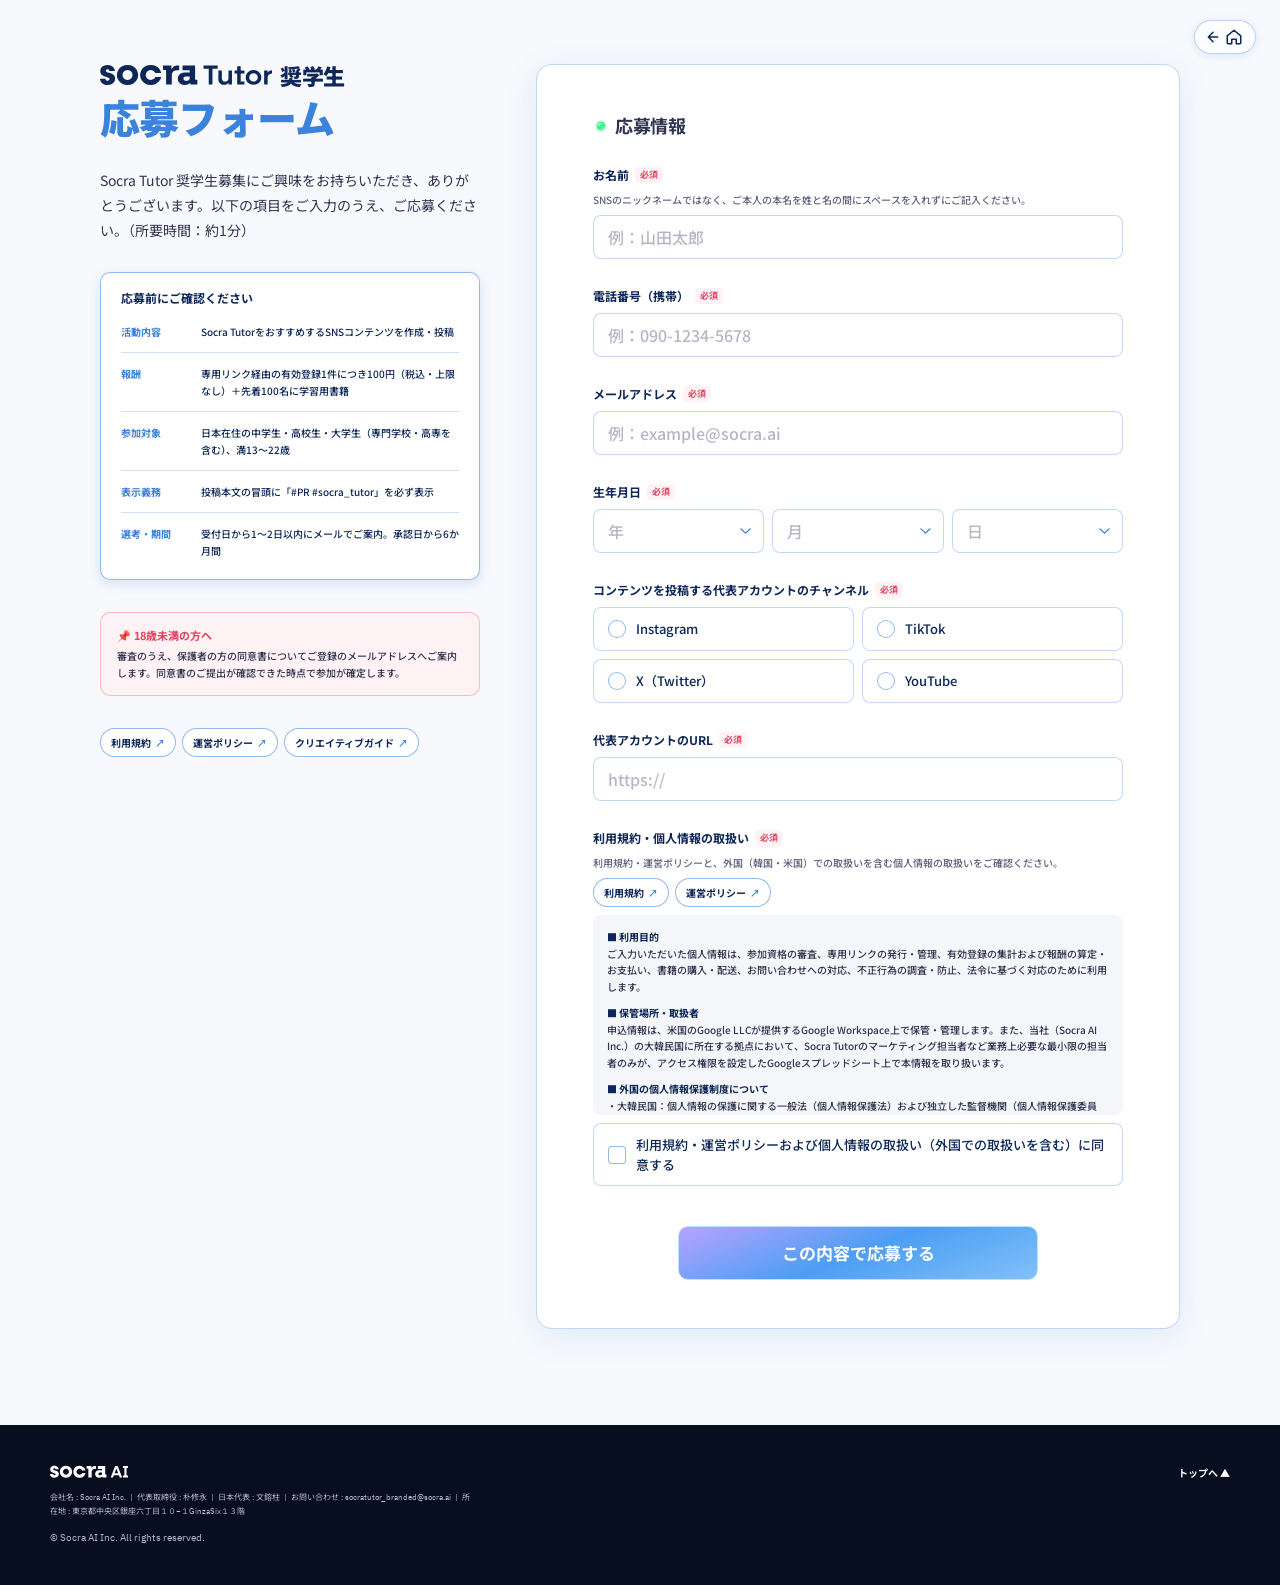
==== commit 35fa1d6c: "신청 폼: 메일 위에 휴대폰 번호(필수) 추가, 시트 [1] 電話番号 열·미러링 연락처 열에 기록 - 070/080/090으로 시작하는 11자리만 허용 (하이픈·공백·전각 숫자 입" ====
--- a/apply/index.html
+++ b/apply/index.html
@@ -254,6 +254,11 @@
             <p class="help">SNSのニックネームではなく、ご本人の本名を姓と名の間にスペースを入れずにご記入ください。</p>
             <input class="input" id="name" name="name" autocomplete="name" placeholder="例：山田太郎">
             <p class="err">本名を、スペースを入れずにご記入ください。</p>
+          </div>
+          <div class="field" data-v="mobile">
+            <label class="label" for="phone">電話番号（携帯）<span class="badge">必須</span></label>
+            <input class="input" id="phone" name="phone" type="tel" inputmode="tel" autocomplete="tel" placeholder="例：090-1234-5678">
+            <p class="err">携帯電話の番号（070・080・090から始まる11桁）をご記入ください。</p>
           </div>
           <div class="field" data-v="email">
             <label class="label" for="email">メールアドレス<span class="badge">必須</span></label>
@@ -392,9 +397,12 @@
 }
 
 // ---------- 검증 ----------
+const digits = v => v.replace(/[０-９]/g, c => String.fromCharCode(c.charCodeAt(0) - 0xFEE0)).replace(/\D/g, '');
 const rules = {
   kanjiName: el => val(el) !== '' && !/\s/.test(f[el].value.trim()),
   email: el => /^[^\s@]+@[^\s@]+\.[^\s@]+$/.test(val(el)),
+  // 휴대폰만: 070/080/090 + 8자리 (하이픈·공백·전각 숫자 허용)
+  mobile: el => /^0[789]0\d{8}$/.test(digits(val(el))),
   url: el => /^https?:\/\/\S+$/.test(val(el)),
 };
 function check(field) {
@@ -458,7 +466,7 @@
 
 // ---------- 전송 ----------
 const collect = () => ({
-  name: val('name'), email: val('email'),
+  name: val('name'), phone: digits(val('phone')), email: val('email'),
   birth: `${f.by.value}-${f.bm.value}-${f.bd.value}`,
   channel: radio('channel'), accUrl: val('accUrl'),
   agree: f.agree.checked,
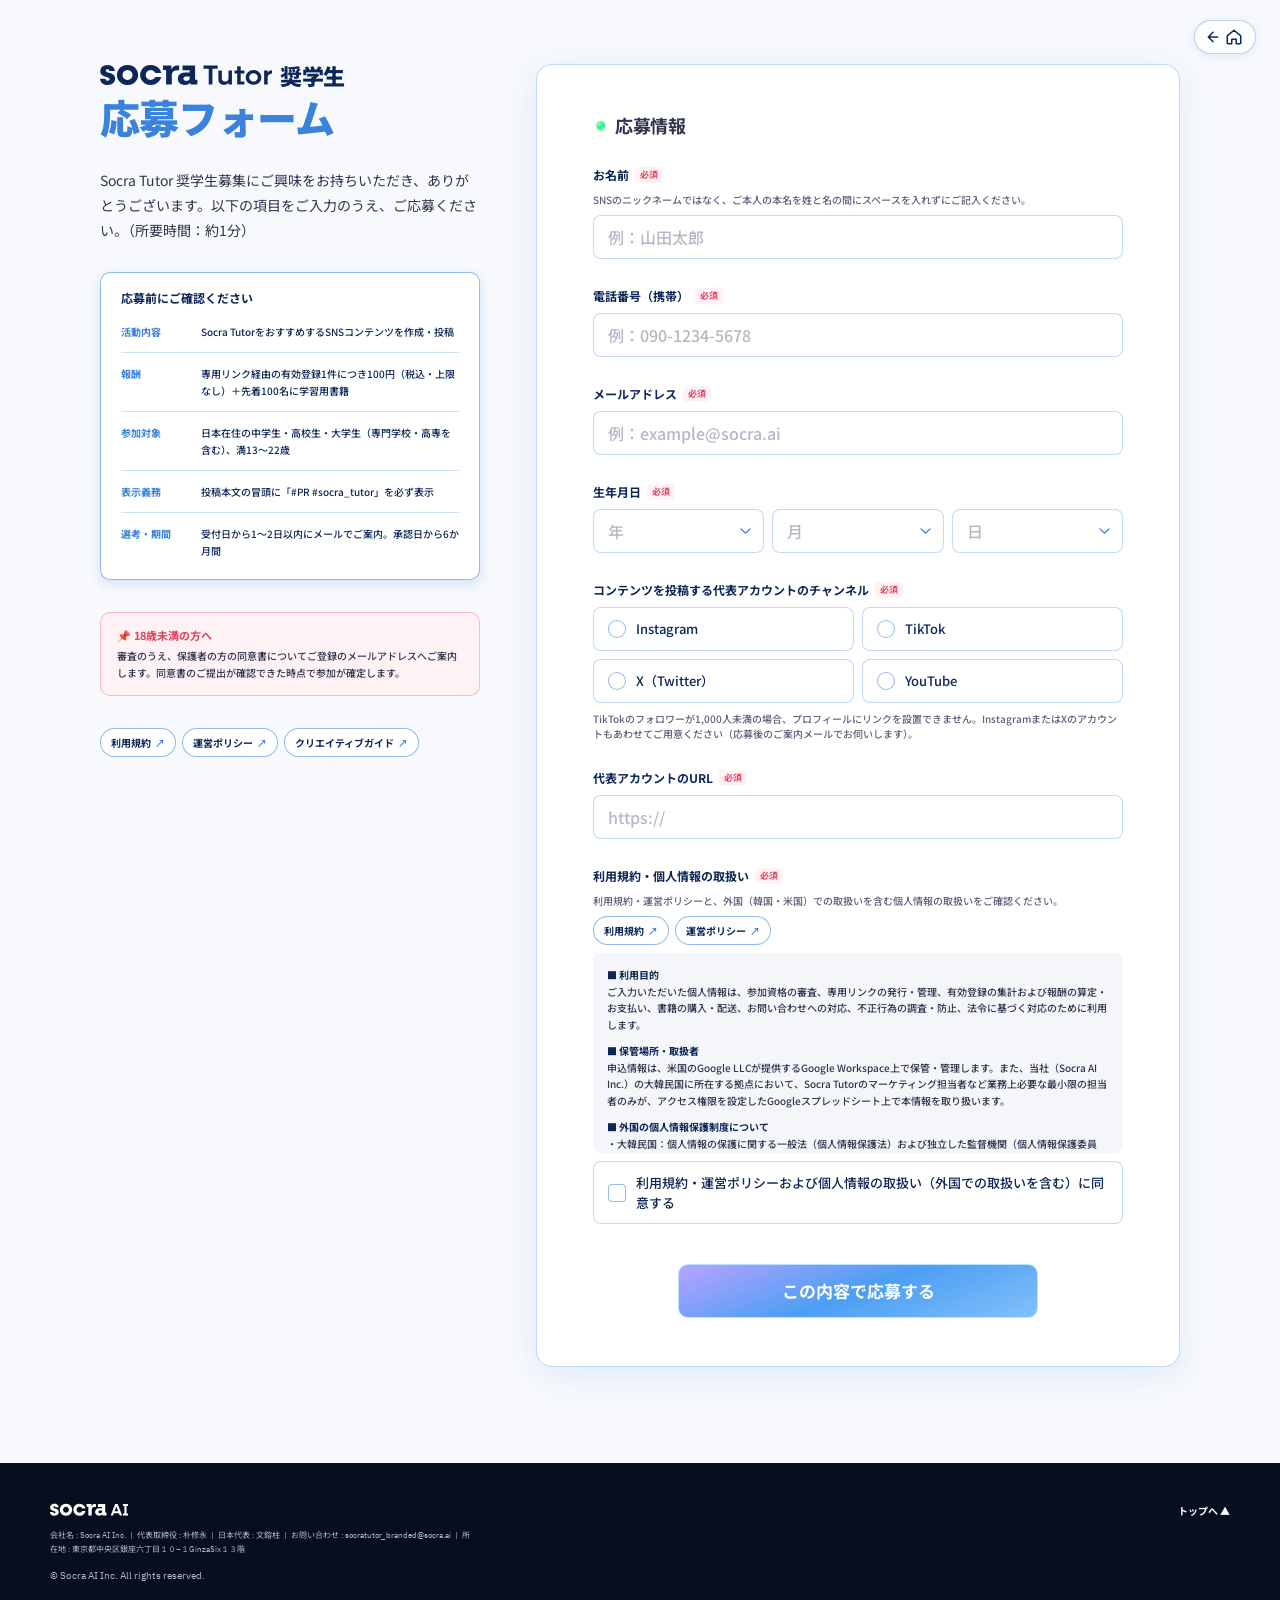
==== commit 25d37781: "신청 폼: 채널 선택 아래 TikTok 1,000명 안내 문구 추가 (전송 데이터 변경 없음)" ====
--- a/apply/index.html
+++ b/apply/index.html
@@ -1,5 +1,5 @@
 <!DOCTYPE html>
-<html lang="ja">
+<html lang="ja" data-scholarship-page="apply">
 <head>
 <meta charset="UTF-8">
 <meta name="viewport" content="width=device-width, initial-scale=1">
@@ -204,6 +204,7 @@
 @keyframes fade{from{opacity:0}to{opacity:1}}
 @keyframes pop{from{opacity:0;transform:translateY(8px) scale(.98)}to{opacity:1;transform:none}}
 </style>
+<link rel="stylesheet" href="/assets/scholarship-embed.css">
 </head>
 <body>
 
@@ -282,6 +283,7 @@
               <label class="opt"><input type="radio" name="channel" value="X （Twitter）"><i></i>X（Twitter）</label>
               <label class="opt"><input type="radio" name="channel" value="YouTube"><i></i>YouTube</label>
             </div>
+            <p class="help">TikTokのフォロワーが1,000人未満の場合、プロフィールにリンクを設置できません。InstagramまたはXのアカウントもあわせてご用意ください（応募後のご案内メールでお伺いします）。</p>
             <p class="err">いずれかを選択してください。</p>
           </fieldset>
           <div class="field" data-v="url">
@@ -366,6 +368,7 @@
 </footer>
 
 
+<script src="/assets/scholarship-bridge.js"></script>
 <script>
 // 응답 전송처: Apps Script 웹 앱 → 「[1] 신청폼」 시트에 직접 기록 (소스: /apps-script/Code.gs)
 const APPS_SCRIPT_URL = 'https://script.google.com/macros/s/AKfycbzSvlNJS7BhGhRAbRGqjGsKdVzs6hM-h41_EGfJdNLB8dA5MyxWczCR8krMxe4mBS4o/exec';
@@ -522,64 +525,7 @@
 // iframe 안에서는 픽셀 쿠키가 third-party가 되어 Safari 등에서 전환이 잡히지 않는다.
 // 프로토콜은 socra-ai-web 저장소 docs/contracts/iframe-bridge.md 를 따른다.
 const SNS_CHANNEL_CODE = { 'Instagram': 'instagram', 'TikTok': 'tiktok', 'X （Twitter）': 'x', 'YouTube': 'youtube' };
-const bridge = (() => {
-  // 환경마다 부모 주소가 다르다. "*"로 보내지 않고 허용한 origin마다 hello를 보내 진짜 부모만 받게 한다.
-  const PARENT_ORIGINS = ['https://socratutor.ai', 'https://socra-ai-web-stg.vercel.app', 'https://socra-ai-web-dev.vercel.app', 'http://localhost:3333'];
-  const CHANNEL = 'socra-iframe-bridge';
-  const documentId = crypto.randomUUID();
-  let origin = null, version = null, sessionId = null, seq = 0;
-  const post = msg => window.parent.postMessage({ channel: CHANNEL, ...msg }, origin);
-
-  if (window.parent !== window) {
-    addEventListener('message', e => {
-      const m = e.data;
-      if (e.source !== window.parent || !PARENT_ORIGINS.includes(e.origin)) return;
-      if (!m || m.channel !== CHANNEL || m.kind !== 'welcome' || m.documentId !== documentId) return;
-      if (origin && e.origin !== origin) return;
-      // 부모는 iframe load 시점에 session을 바꿔 welcome을 다시 보낸다. 그때마다 ready로 답한다.
-      origin = e.origin; version = m.version; sessionId = m.sessionId;
-      post({ kind: 'ready', version, sessionId });
-    });
-    // welcome이 올 때까지 hello를 다시 보낸다. 부모의 handshake 제한 시간은 10초다.
-    let tries = 0;
-    const hello = () => {
-      if (sessionId || tries++ > 20) return;
-      PARENT_ORIGINS.forEach(o => window.parent.postMessage({ channel: CHANNEL, kind: 'hello', documentId, supportedVersions: [1] }, o));
-      setTimeout(hello, 400);
-    };
-    hello();
-  }
-
-  return {
-    get connected() { return sessionId !== null; },
-    emit(name, payload) {
-      if (sessionId) post({ kind: 'event', version, sessionId, name, payload });
-    },
-    request(name, payload) {
-      if (sessionId) post({ kind: 'request', version, sessionId, id: `${documentId}-${++seq}`, name, payload });
-    },
-  };
-})();
-
-// 부모와 연결되면 링크는 부모가 연다. iframe sandbox가 최상위 이동을 막기 때문이다.
-// 연결 전이거나 단독으로 열렸으면 아래 기본 동작을 그대로 쓴다.
-document.addEventListener('click', e => {
-  const a = e.target.closest('a[href^="http"]');
-  if (!a || !bridge.connected) return;
-  const url = new URL(a.href);
-  const internal = url.hostname === 'socratutor.ai';
-  const path = url.pathname.replace(/\/$/, '');
-  // target="_top" 링크는 같은 탭, 나머지는 새 탭에서 연다. 입력 중인 폼을 떠나지 않게 하려는 것이다.
-  const newTab = a.target !== '_top';
-  let payload;
-  if (internal && path === '/event/scholarship') payload = { to: 'landing', newTab };
-  else if (internal && path === '/event/scholarship/guide') payload = { to: 'guide', newTab };
-  else if (!internal && url.origin !== location.origin) payload = { to: 'external', url: a.href };
-  else return;
-  e.preventDefault();
-  e.stopImmediatePropagation();
-  bridge.request('scholarship-navigate', payload);
-}, true);
+const bridge = window.scholarshipBridge || { emit() {} };
 
 // ---------- 링크 ----------
 document.querySelectorAll('a[href^="http"]').forEach(a => {
--- a/assets/scholarship-embed.css
+++ b/assets/scholarship-embed.css
@@ -0,0 +1,33 @@
+/* 안전 영역은 부모가 CSS px로 보낸다. 배경은 유지하고 콘텐츠만 안쪽으로 옮긴다. */
+:root { --host-safe-area-top: 0px; --host-safe-area-bottom: 0px; }
+html[data-scholarship-webview] { scroll-padding-top: var(--host-safe-area-top); }
+html[data-scholarship-webview] .hero {
+  border-top: var(--host-safe-area-top) solid transparent;
+  background-origin: border-box;
+}
+html[data-scholarship-webview] .cta::before,
+html[data-scholarship-webview] .cta::after {
+  bottom: calc(-1 * var(--host-safe-area-bottom));
+}
+html[data-scholarship-webview] .footer,
+html[data-scholarship-webview] .cta {
+  border-bottom: var(--host-safe-area-bottom) solid transparent;
+}
+html[data-scholarship-webview][data-scholarship-page="apply"] .home-btn {
+  display: none;
+}
+html[data-scholarship-webview] .modal,
+html[data-scholarship-webview] .lightbox {
+  padding-top: calc(20px + var(--host-safe-area-top));
+  padding-bottom: calc(20px + var(--host-safe-area-bottom));
+}
+html[data-scholarship-webview] .modal-card {
+  max-height: calc(100dvh - var(--host-safe-area-top) - var(--host-safe-area-bottom) - 40px);
+  overflow-y: auto;
+}
+html[data-scholarship-webview] .lightbox img {
+  max-height: min(88vh, calc(100dvh - var(--host-safe-area-top) - var(--host-safe-area-bottom) - 40px));
+}
+html[data-scholarship-webview] .lightbox .close {
+  top: calc(14px + var(--host-safe-area-top));
+}
